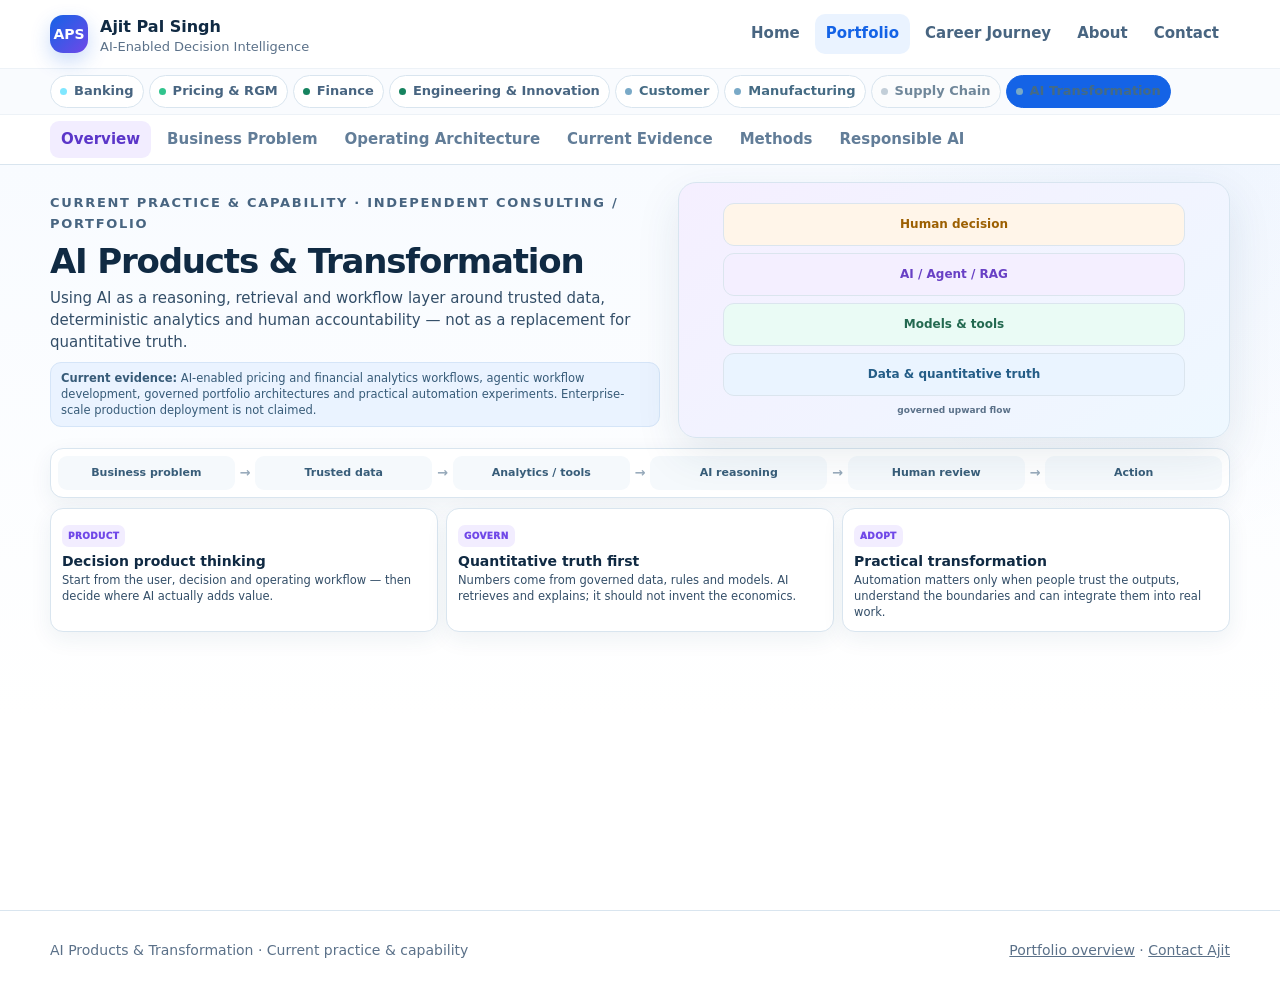
==== projects/ai-transformation.html @ d5d86885 "Use Banking as default Portfolio landing" ====
<!doctype html><html lang="en"><head><meta charset="utf-8"/><meta name="viewport" content="width=device-width,initial-scale=1"/><meta http-equiv="Cache-Control" content="no-cache, no-store, must-revalidate"/><meta http-equiv="Pragma" content="no-cache"/><meta http-equiv="Expires" content="0"/><title>AI Products & Transformation | Ajit Pal Singh</title><meta name="description" content="AI product and transformation capability focused on trusted data, deterministic analytics, governed AI and human decision making."/><meta property="og:type" content="article"/><meta property="og:title" content="AI Products & Transformation — Ajit Pal Singh"/><meta property="og:description" content="Decision-first AI architecture: trusted data, tools, RAG/agents and human accountability."/><meta name="twitter:card" content="summary"/><link rel="icon" href="../assets/favicon.svg" type="image/svg+xml"/><link rel="stylesheet" href="../styles.css?v=20260918-PORTFULL3"/></head><body class="portfolio-case-page"><a class="skip-link" href="#case-content">Skip to case study</a><header class="site-header"><div class="shell topbar"><a class="identity" href="../index.html#home"><span class="identity-mark">APS</span><span><b>Ajit Pal Singh</b><small>AI-Enabled Decision Intelligence</small></span></a><button class="menu-btn" data-menu-button aria-label="Open menu" aria-expanded="false">☰</button><nav class="main-nav" data-main-nav aria-label="Main navigation"><a href="../index.html#home">Home</a><a class="active" href="banking.html#overview">Portfolio</a><a href="../index.html#experience">Career Journey</a><a href="../index.html#about">About</a><a href="../index.html#contact">Contact</a></nav></div><div class="project-nav-wrap"><nav class="shell project-nav portfolio-project-nav" aria-label="Portfolio selection">
<a class="case" href="banking.html#overview">Banking</a>
<a class="live" href="pricing.html#overview">Pricing &amp; RGM</a>
<a class="professional" href="finance.html#overview">Finance</a>
<a class="professional" href="engineering.html#overview">Engineering &amp; Innovation</a>
<a class="secondary" href="customer.html#overview">Customer</a>
<a class="secondary" href="manufacturing.html#overview">Manufacturing</a>
<a class="planned" href="supply-chain.html#overview">Supply Chain</a>
<a class="secondary active" href="ai-transformation.html#overview">AI Transformation</a>
</nav></div><div class="tab-nav-wrap"><nav class="shell tab-nav" role="tablist" aria-label="AI Transformation capability sections"><a href="#overview" data-tab-link="overview" role="tab">Overview</a><a href="#business-problem" data-tab-link="business-problem" role="tab">Business Problem</a><a href="#architecture" data-tab-link="architecture" role="tab">Operating Architecture</a><a href="#results" data-tab-link="results" role="tab">Current Evidence</a><a href="#technical" data-tab-link="technical" role="tab">Methods</a><a href="#responsible-ai" data-tab-link="responsible-ai" role="tab">Responsible AI</a></nav></div></header><main id="case-content" class="portfolio-case-main ai-case"><div class="shell portfolio-case-shell">
<section class="tab-panel portfolio-case-panel" data-tab-panel="overview" role="tabpanel">
  <div class="case-hero-grid">
    <div><div class="eyebrow">Current practice &amp; capability · Independent consulting / portfolio</div><h1>AI Products &amp; Transformation</h1><p class="case-lead">Using AI as a reasoning, retrieval and workflow layer around trusted data, deterministic analytics and human accountability — not as a replacement for quantitative truth.</p><div class="case-proof-note"><b>Current evidence:</b> AI-enabled pricing and financial analytics workflows, agentic workflow development, governed portfolio architectures and practical automation experiments. Enterprise-scale production deployment is not claimed.</div></div>
    <div class="ai-stack-visual"><div class="layer human">Human decision</div><div class="layer ai">AI / Agent / RAG</div><div class="layer tools">Models &amp; tools</div><div class="layer truth">Data &amp; quantitative truth</div><span>governed upward flow</span></div>
  </div>
  <div class="case-flow"><span>Business problem</span><b>→</b><span>Trusted data</span><b>→</b><span>Analytics / tools</span><b>→</b><span>AI reasoning</span><b>→</b><span>Human review</span><b>→</b><span>Action</span></div>
  <div class="case-card-grid three"><article><span class="mini-badge">PRODUCT</span><h3>Decision product thinking</h3><p>Start from the user, decision and operating workflow — then decide where AI actually adds value.</p></article><article><span class="mini-badge">GOVERN</span><h3>Quantitative truth first</h3><p>Numbers come from governed data, rules and models. AI retrieves and explains; it should not invent the economics.</p></article><article><span class="mini-badge">ADOPT</span><h3>Practical transformation</h3><p>Automation matters only when people trust the outputs, understand the boundaries and can integrate them into real work.</p></article></div>
</section>

<section class="tab-panel portfolio-case-panel" data-tab-panel="business-problem" role="tabpanel">
  <div class="case-section-head"><div class="eyebrow">Business problem</div><h1>Many AI initiatives start with the model. Useful transformation starts with the decision and workflow.</h1><p>The central question is not “where can we add a chatbot?” but “which work should remain deterministic, which reasoning can AI accelerate, and where must a human stay accountable?”</p></div>
  <div class="case-card-grid four"><article><span>01</span><h3>Unclear value</h3><p>AI demos can look impressive without changing a decision, process or economic outcome.</p></article><article><span>02</span><h3>Hallucinated facts</h3><p>Generative systems should not become the authority for financial, operational or risk numbers.</p></article><article><span>03</span><h3>Fragmented workflow</h3><p>People lose time moving between data, documents, dashboards and repeated manual steps.</p></article><article><span>04</span><h3>Adoption / accountability</h3><p>Teams need transparency, permissions, review points and clear ownership before consequential use.</p></article></div>
</section>

<section class="tab-panel portfolio-case-panel" data-tab-panel="architecture" role="tabpanel">
  <div class="case-section-head"><div class="eyebrow">Operating architecture</div><h1>Separate quantitative truth from AI reasoning.</h1></div>
  <div class="ai-architecture">
    <div class="ai-arch-row"><span>1</span><b>Business problem &amp; user</b><p>Define the decision, cadence, constraints and accountable human.</p></div>
    <div class="ai-arch-row"><span>2</span><b>Data / deterministic memory</b><p>Facts, metrics, calculations, permissions, risk limits and workflow state.</p></div>
    <div class="ai-arch-row"><span>3</span><b>Analytical tools</b><p>Python, SQL, forecasting, optimisation, rules, experiments or domain models.</p></div>
    <div class="ai-arch-row"><span>4</span><b>AI reasoning layer</b><p>RAG, tool calling, summarisation, hypothesis generation and narrative.</p></div>
    <div class="ai-arch-row"><span>5</span><b>Human-in-the-loop action</b><p>Review, override, approve and learn from outcomes.</p></div>
  </div>
  <div class="case-callout"><b>Design principle:</b><p>AI can be creative where creativity helps; it should be constrained where facts, money, safety or customer consequences require exactness.</p></div>
</section>

<section class="tab-panel portfolio-case-panel" data-tab-panel="results" role="tabpanel">
  <div class="case-section-head"><div class="eyebrow">Current evidence</div><h1>Evidence comes from applied workflows, not a claim of enterprise AI scale.</h1></div>
  <div class="case-card-grid three"><article><h3>Pricing workbench</h3><p>Deterministic experiment and economics outputs can be explained by AI without delegating the underlying calculations to the language model.</p></article><article><h3>Banking POC</h3><p>Shows how quantitative signals, evidence boundaries and a planned RAG / relationship-manager layer can remain separated.</p></article><article><h3>Independent consulting</h3><p>Practical AI-enabled analytics and workflow automation around pricing, finance and management decision support.</p></article></div>
  <div class="case-callout"><b>Transformation experience before GenAI:</b><p>Global process deployment and analytics product ownership add an important lesson: technology adoption depends on governance, stakeholder alignment, usability and continuity.</p></div>
</section>

<section class="tab-panel portfolio-case-panel" data-tab-panel="technical" role="tabpanel">
  <div class="case-section-head"><div class="eyebrow">Methods</div><h1>A pragmatic toolkit around the workflow.</h1></div>
  <div class="case-card-grid three"><article><span class="mini-badge">LLM</span><h3>Reasoning &amp; narrative</h3><p>Use language models for synthesis, structured reasoning, drafting and explanation where probabilistic output is acceptable.</p></article><article><span class="mini-badge">RAG</span><h3>Grounded retrieval</h3><p>Bring governed documents and evidence into context rather than relying on model memory.</p></article><article><span class="mini-badge">TOOLS</span><h3>Tool calling</h3><p>Let AI invoke deterministic calculations, searches or workflows instead of reproducing them unreliably in prose.</p></article><article><span class="mini-badge">AGENT</span><h3>Agentic workflow</h3><p>Decompose longer work into observable steps with state, checkpoints and explicit permissions.</p></article><article><span class="mini-badge">DATA</span><h3>Python / SQL / BI backbone</h3><p>Preserve structured data, reproducible calculations and management outputs as the factual layer.</p></article><article><span class="mini-badge">HITL</span><h3>Human review</h3><p>Use confidence / consequence gating so the human stays in control when decisions matter.</p></article></div>
</section>

<section class="tab-panel portfolio-case-panel" data-tab-panel="responsible-ai" role="tabpanel">
  <div class="case-section-head"><div class="eyebrow">Responsible AI</div><h1>Governance is an architecture choice, not a disclaimer at the end.</h1></div>
  <div class="boundary-grid"><article class="good"><h3>Quantitative authority</h3><p>Deterministic systems, governed data and validated models calculate the facts.</p></article><article><h3>AI authority</h3><p>AI retrieves, reasons, explains and orchestrates within defined permissions; it does not silently change hard risk or financial truth.</p></article><article><h3>Human authority</h3><p>People remain accountable for consequential actions and can inspect evidence, assumptions and uncertainty.</p></article></div>
  <div class="case-callout"><b>Claim boundary:</b><p>This page describes current practice, POCs and design philosophy. It does not claim enterprise-scale production MLOps or autonomous AI deployment.</p></div>
</section>
</div></main><footer><div class="shell footer-row"><span>AI Products &amp; Transformation · Current practice &amp; capability</span><span><a href="../index.html#projects">Portfolio overview</a> · <a href="../index.html#contact">Contact Ajit</a></span></div></footer><script src="../script.js?v=20260918-PORTFULL2"></script><!-- 20260918-PORTFULL1 --></body></html>
---- styles.css ----
:root{--ink:#102a43;--text:#334e68;--muted:#5b7189;--line:#d9e5ef;--bg:#f4f8fc;--white:#fff;--blue:#1463e6;--cyan:#0891b2;--violet:#7048e8;--coral:#e85d3f;--green:#16835f;--amber:#9a5b00;--steel:#376785;--blue-soft:#eaf3ff;--cyan-soft:#e8f9fc;--violet-soft:#f2edff;--coral-soft:#fff0eb;--green-soft:#eaf8f2;--amber-soft:#fff6e5;--shadow:0 16px 44px rgba(31,66,102,.10);--shadow-soft:0 7px 22px rgba(31,66,102,.07);--radius:20px;--max:1180px}
*{box-sizing:border-box}html{scroll-behavior:smooth}body{margin:0;background:var(--bg);color:var(--ink);font-family:Inter,ui-sans-serif,system-ui,-apple-system,BlinkMacSystemFont,"Segoe UI",sans-serif;font-size:17px;line-height:1.58}a{color:inherit}button{font:inherit}svg{display:block}.shell{width:min(var(--max),calc(100% - 44px));margin:auto}.skip-link{position:absolute;left:-999px}.skip-link:focus{left:14px;top:14px;z-index:999;background:#fff;padding:10px}:where(a,button):focus-visible{outline:3px solid #0b6ee8;outline-offset:3px;box-shadow:0 0 0 5px rgba(255,255,255,.95);border-radius:8px}
.site-header{position:sticky;top:0;z-index:80;background:rgba(255,255,255,.94);backdrop-filter:blur(18px);border-bottom:1px solid var(--line)}.topbar{min-height:68px;display:flex;align-items:center;justify-content:space-between;gap:24px}.identity{display:flex;align-items:center;gap:12px;text-decoration:none}.identity-mark{width:38px;height:38px;border-radius:13px;display:grid;place-items:center;color:#fff;font-size:14px;font-weight:900;background:linear-gradient(135deg,var(--blue),var(--violet));box-shadow:0 8px 20px rgba(20,99,230,.23)}.identity b{display:block;font-size:16px}.identity small{display:block;color:var(--muted);font-size:13px;line-height:1.2}.main-nav{display:flex;align-items:center;gap:4px}.main-nav a{padding:8px 11px;border-radius:10px;text-decoration:none;font-size:15px;font-weight:750;color:#486581}.main-nav a:hover,.main-nav a.active{background:var(--blue-soft);color:var(--blue)}.menu-btn{display:none;border:1px solid var(--line);border-radius:10px;background:#fff;padding:8px 11px;font-size:20px}
.project-nav-wrap{border-top:1px solid #edf2f7;background:#f9fbfe}.project-nav{display:flex;align-items:center;gap:7px;overflow-x:auto;padding:6px 0;scrollbar-width:thin}.project-nav a{white-space:nowrap;text-decoration:none;padding:6px 10px;border:1px solid var(--line);border-radius:999px;background:#fff;color:#486581;font-size:14px;font-weight:750}.project-nav a:hover{transform:translateY(-1px);box-shadow:var(--shadow-soft)}.project-nav a.active{background:var(--blue);border-color:var(--blue);color:#fff}.project-nav a.live:before,.project-nav a.case:before,.project-nav a.planned:before{content:"";display:inline-block;width:7px;height:7px;border-radius:50%;margin-right:7px}.project-nav a.live:before{background:#31c48d}.project-nav a.case:before{background:#80e7ff}.project-nav a.planned:before{background:#b9c6d2}.tab-nav-wrap{background:#fff;border-top:1px solid #edf2f7}.tab-nav{display:flex;gap:5px;overflow-x:auto;padding:6px 0;scrollbar-width:thin}.tab-nav a{white-space:nowrap;text-decoration:none;padding:7px 11px;border-radius:9px;font-size:15px;font-weight:760;color:#627d98}.tab-nav a:hover,.tab-nav a.active{background:var(--violet-soft);color:#5b36c9}
main{min-height:70vh}.hero{background:radial-gradient(circle at 84% 12%,rgba(112,72,232,.13),transparent 28%),radial-gradient(circle at 62% 0%,rgba(8,145,178,.10),transparent 25%),linear-gradient(180deg,#fff,#f7fbff);padding:64px 0 50px}.hero-grid{display:grid;grid-template-columns:1.05fr .95fr;gap:48px;align-items:center}.eyebrow{font-size:13px;letter-spacing:.13em;text-transform:uppercase;font-weight:900;color:#486581;margin-bottom:9px}.hero h1{font-size:49px;letter-spacing:-.045em;line-height:1.03;margin:0}.hero h1 span{display:block;color:var(--blue);font-size:.76em;margin-top:7px}.supporting-line{font-weight:800;color:#486581;font-size:16px;margin:18px 0 10px}.lead{font-size:19px;color:var(--text);max-width:700px;margin:0}.actions{display:flex;flex-wrap:wrap;gap:10px;margin-top:24px}.btn{display:inline-flex;align-items:center;justify-content:center;text-decoration:none;border:1px solid var(--line);border-radius:10px;padding:10px 15px;font-size:15px;font-weight:800;background:#fff;color:#486581;transition:.18s}.btn:hover{transform:translateY(-2px);box-shadow:var(--shadow-soft)}.btn.primary{background:var(--blue);border-color:var(--blue);color:#fff}.btn.violet{background:var(--violet);border-color:var(--violet);color:#fff}
.hero-visual{display:grid;grid-template-columns:170px 1fr;gap:15px;align-items:center}.hero-portrait{width:170px;height:170px;border-radius:50%;object-fit:contain;border:5px solid #fff;box-shadow:0 13px 35px rgba(31,66,102,.18)}.motif-card{background:rgba(255,255,255,.88);border:1px solid var(--line);border-radius:var(--radius);padding:18px;box-shadow:var(--shadow)}.motif-card>small{display:block;font-weight:800;color:var(--muted);font-size:13px;margin-bottom:12px}.motif{display:grid;grid-template-columns:repeat(3,1fr);gap:7px}.motif span{min-height:68px;padding:9px;border-radius:11px;font-size:13px;font-weight:850;display:flex;align-items:center}.motif span:nth-child(1){background:var(--blue-soft)}.motif span:nth-child(2){background:var(--cyan-soft)}.motif span:nth-child(3){background:var(--violet-soft)}.motif span:nth-child(4){background:var(--amber-soft)}.motif span:nth-child(5){background:var(--green-soft)}.motif span:nth-child(6){background:var(--coral-soft)}
.section{padding:54px 0}.section.white{background:#fff}.section-head{display:flex;justify-content:space-between;gap:28px;align-items:end;margin-bottom:24px}.section-head h2{font-size:34px;line-height:1.15;letter-spacing:-.025em;margin:0}.section-head p{max-width:490px;color:var(--muted);font-size:16px;margin:0;text-align:right}.kicker{font-size:13px;text-transform:uppercase;letter-spacing:.12em;font-weight:900;color:var(--blue);margin-bottom:6px}
.featured-grid{display:grid;grid-template-columns:1.15fr 1fr .72fr;gap:16px}.project-card{position:relative;overflow:hidden;background:#fff;border:1px solid var(--line);border-radius:var(--radius);box-shadow:var(--shadow-soft);transition:.2s}.project-card:hover{transform:translateY(-4px);box-shadow:var(--shadow)}.cover{height:190px;padding:18px;position:relative;overflow:hidden}.cover svg{width:100%;height:100%}.cover.banking{background:linear-gradient(135deg,#ddf6ff,#e9efff)}.cover.pricing{background:linear-gradient(135deg,#fff0e9,#fff8df)}.cover.next{background:linear-gradient(135deg,#eaf8f2,#edf8ff)}.status{position:absolute;top:14px;left:14px;z-index:2;padding:6px 9px;border-radius:999px;font-size:12px;font-weight:900;letter-spacing:.05em;background:#fff;box-shadow:var(--shadow-soft)}.status.live{color:#087a56}.status.case{color:#135db6}.status.planned{color:#627d98}.card-body{padding:21px}.card-body h3{font-size:23px;line-height:1.2;margin:0 0 9px}.card-body p{font-size:16px;color:var(--text);margin:0 0 17px}.metric-row{display:flex;gap:14px;flex-wrap:wrap;margin:14px 0}.metric-row b{font-size:18px;color:var(--blue)}.metric-row small{display:block;font-size:13px;color:var(--muted)}
.explore-grid{display:grid;grid-template-columns:repeat(3,1fr);gap:12px}.explore-card{display:flex;gap:13px;align-items:flex-start;background:#fff;border:1px solid var(--line);border-radius:15px;padding:18px}.explore-card .icon{flex:0 0 42px;width:42px;height:42px;border-radius:12px;display:grid;place-items:center;font-weight:900;background:var(--blue-soft);color:var(--blue)}.explore-card:nth-child(2) .icon{background:var(--amber-soft);color:var(--amber)}.explore-card:nth-child(3) .icon{background:var(--green-soft);color:var(--green)}.explore-card:nth-child(4) .icon{background:var(--coral-soft);color:var(--coral)}.explore-card:nth-child(5) .icon{background:#edf3f7;color:var(--steel)}.explore-card:nth-child(6) .icon{background:var(--violet-soft);color:var(--violet)}.explore-card b{display:block;font-size:17px}.explore-card small{display:block;font-size:15px;color:var(--muted);line-height:1.4;margin-top:3px}
.journey{display:grid;grid-template-columns:repeat(6,1fr);gap:7px}.journey div{background:#fff;border:1px solid var(--line);border-top:4px solid var(--blue);border-radius:13px;padding:16px;min-height:120px}.journey div:nth-child(2){border-top-color:var(--cyan)}.journey div:nth-child(3){border-top-color:var(--green)}.journey div:nth-child(4){border-top-color:var(--coral)}.journey div:nth-child(5){border-top-color:var(--amber)}.journey div:nth-child(6){border-top-color:var(--violet)}.journey b{display:block;font-size:16px}.journey small{display:block;font-size:14px;color:var(--muted);margin-top:7px}.credentials{display:flex;flex-wrap:wrap;gap:8px;margin-top:14px}.credentials span{padding:8px 11px;border-radius:999px;background:#fff;border:1px solid var(--line);font-size:14px;font-weight:800;color:#486581}.contact-band{background:linear-gradient(110deg,#eaf3ff,#f3edff);border:1px solid #d5def7;border-radius:22px;padding:30px;display:flex;align-items:center;justify-content:space-between;gap:22px}.contact-band h2{font-size:30px;margin:0 0 6px}.contact-band p{font-size:16px;margin:0;color:var(--text)}
.case-header{padding:42px 0 28px;background:linear-gradient(180deg,#fff,#f7fbff)}.case-header-grid{display:grid;grid-template-columns:1fr .8fr;gap:30px;align-items:center}.case-header h1{font-size:45px;line-height:1.08;letter-spacing:-.035em;margin:0}.case-header p{font-size:18px;color:var(--text);margin:12px 0 0}.case-cover{height:245px;border-radius:22px;overflow:hidden;border:1px solid var(--line);box-shadow:var(--shadow)}.case-cover svg{width:100%;height:100%}.case-main{padding:36px 0 60px}.tab-panel{display:none;animation:fade .22s ease}.tab-panel.active{display:block}@keyframes fade{from{opacity:.35;transform:translateY(4px)}to{opacity:1;transform:none}}.panel-title{display:flex;justify-content:space-between;align-items:end;gap:24px;margin-bottom:24px}.panel-title h2{font-size:33px;line-height:1.16;margin:0}.panel-title p{font-size:16px;max-width:480px;text-align:right;color:var(--muted);margin:0}.grid-2{display:grid;grid-template-columns:1fr 1fr;gap:16px}.grid-3{display:grid;grid-template-columns:repeat(3,1fr);gap:14px}.grid-4{display:grid;grid-template-columns:repeat(4,1fr);gap:12px}.info-card{background:#fff;border:1px solid var(--line);border-radius:16px;padding:20px;box-shadow:var(--shadow-soft)}.info-card h3{font-size:20px;margin:0 0 8px}.info-card p,.info-card li{font-size:16px;color:var(--text)}.info-card p{margin:0}.info-card ul{padding-left:20px;margin:8px 0 0}.number-card{background:#fff;border:1px solid var(--line);border-radius:15px;padding:18px}.number-card strong{display:block;font-size:29px;color:var(--blue);line-height:1}.number-card span{font-size:15px;color:var(--muted)}
.architecture{display:flex;align-items:stretch;gap:7px;overflow-x:auto;padding:6px 1px 15px}.arch-node{min-width:126px;flex:1;background:#fff;border:1px solid var(--line);border-top:5px solid var(--blue);border-radius:14px;padding:15px}.arch-node:nth-child(2){border-color:var(--cyan)}.arch-node:nth-child(3){border-color:var(--amber)}.arch-node:nth-child(4){border-color:var(--coral)}.arch-node:nth-child(5){border-color:var(--violet)}.arch-node:nth-child(6){border-color:var(--green)}.arch-node.planned{border-style:dashed;opacity:.8}.arch-node b{font-size:15px}.arch-node small{display:block;font-size:13px;color:var(--muted);margin-top:4px}.arch-arrow{display:grid;place-items:center;color:#90a4b8;font-weight:900}.disclosure{margin-top:17px;padding:16px 18px;border-radius:13px;background:var(--amber-soft);border:1px solid #f0d99d;color:#684f1f;font-size:15px}.result-card{background:#fff;border:1px solid var(--line);border-radius:16px;padding:19px}.result-card .value{font-size:28px;font-weight:900;line-height:1.1}.result-card h3{font-size:18px;margin:8px 0 5px}.result-card p{font-size:15px;color:var(--muted);margin:0}.result-card.good .value{color:var(--green)}.result-card.warn .value{color:var(--amber)}.result-card.bad .value{color:var(--coral)}.result-card.neutral .value{color:var(--violet)}
.data-table{width:100%;border-collapse:separate;border-spacing:0;background:#fff;border:1px solid var(--line);border-radius:15px;overflow:hidden}.data-table th,.data-table td{text-align:left;padding:13px 15px;border-bottom:1px solid var(--line);font-size:15px;vertical-align:top}.data-table th{background:#f3f7fb;color:#486581;font-size:14px}.data-table tr:last-child td{border-bottom:0}.complete{color:var(--green);font-weight:900}.planned-text{color:var(--amber);font-weight:900}.principle{border-left:5px solid var(--violet);background:#fff;border-radius:0 15px 15px 0;padding:18px 20px;margin-top:14px}.principle b{display:block;font-size:18px}.principle p{font-size:16px;color:var(--text);margin:4px 0 0}
footer{padding:28px 0;border-top:1px solid var(--line);font-size:14px;color:var(--muted);background:#fff}.footer-row{display:flex;justify-content:space-between;gap:20px;flex-wrap:wrap}
@media(max-width:980px){.hero-grid,.case-header-grid{grid-template-columns:1fr}.hero-visual{grid-template-columns:160px 1fr}.featured-grid{grid-template-columns:1fr 1fr}.featured-grid .project-card:last-child{grid-column:1/-1}.explore-grid{grid-template-columns:1fr 1fr}.journey{grid-template-columns:repeat(3,1fr)}.grid-4{grid-template-columns:1fr 1fr}.main-nav a{padding:9px 8px}.shell{width:min(var(--max),calc(100% - 30px))}}
@media(max-width:720px){body{font-size:17px}.topbar{min-height:66px}.menu-btn{display:block}.main-nav{display:none;position:absolute;top:66px;left:0;right:0;padding:12px 16px;background:#fff;border-bottom:1px solid var(--line);box-shadow:var(--shadow)}.main-nav.open{display:grid}.main-nav a{font-size:16px;padding:11px}.identity small{display:none}.project-nav a,.tab-nav a{font-size:15px}.hero{padding:38px 0 32px}.hero h1{font-size:42px}.hero-grid{gap:28px}.hero-visual{grid-template-columns:1fr}.hero-portrait{width:145px;height:145px;justify-self:center}.motif{grid-template-columns:1fr 1fr}.section{padding:40px 0}.section-head,.panel-title{display:block}.section-head h2,.panel-title h2{font-size:29px}.section-head p,.panel-title p{text-align:left;margin-top:8px}.featured-grid,.explore-grid,.grid-2,.grid-3,.grid-4{grid-template-columns:1fr}.featured-grid .project-card:last-child{grid-column:auto}.journey{grid-template-columns:1fr 1fr}.contact-band{display:block}.contact-band .actions{margin-top:18px}.case-header{padding:30px 0 22px}.case-header h1{font-size:38px}.case-cover{height:220px}.architecture{padding-bottom:12px}.arch-node{min-width:145px}.data-table{display:block;overflow-x:auto}.data-table th,.data-table td{min-width:150px}.shell{width:calc(100% - 28px)}}
@media(max-width:410px){.hero h1{font-size:38px}.supporting-line{font-size:15px}.lead{font-size:18px}.journey{grid-template-columns:1fr}.cover{height:170px}.case-header h1{font-size:34px}.identity b{font-size:15px}.identity-mark{width:38px;height:38px}.motif span{font-size:12px}.contact-band{padding:22px}.actions .btn{flex:1 1 auto}}

/* HOME JOURNEY INFOGRAPHIC: START */
html.home-mode,
html.home-mode body{
  height:100%;
  overflow:hidden!important;
}

body.home-mode{
  height:100dvh;
  overflow:hidden!important;
}

body.home-mode main{
  height:calc(100dvh - 69px);
  min-height:0;
  overflow:hidden;
}

.home-sr-only{
  position:absolute!important;
  width:1px!important;
  height:1px!important;
  padding:0!important;
  margin:-1px!important;
  overflow:hidden!important;
  clip:rect(0,0,0,0)!important;
  white-space:nowrap!important;
  border:0!important;
}

.home-view{
  height:100%;
  min-height:0;
  overflow:hidden;
  background:
    radial-gradient(circle at 84% 12%,rgba(112,72,232,.06),transparent 28%),
    radial-gradient(circle at 15% 20%,rgba(8,145,178,.05),transparent 24%),
    linear-gradient(180deg,#fff,#f7fbff);
}

.home-shell{
  height:100%;
  min-height:0;
  display:flex;
  align-items:center;
  justify-content:center;
}

.home-infographic-hero{
  width:100%;
  height:100%;
  min-height:0;
  display:flex;
  align-items:center;
  justify-content:center;
  padding:8px 0;
}

.hero-infographic-card{
  position:relative;
  margin:0;
  height:100%;
  max-height:100%;
  width:auto;
  max-width:100%;
  aspect-ratio:1672/941;
  display:flex;
  align-items:center;
  justify-content:center;
  background:#fff;
  border:1px solid var(--line);
  border-radius:20px;
  padding:8px;
  box-shadow:var(--shadow);
  overflow:hidden;
}

.hero-infographic-image{
  display:block;
  width:100%;
  height:100%;
  max-width:100%;
  max-height:100%;
  object-fit:contain;
  border-radius:13px;
}

.home-desktop-actions{
  position:absolute;
  right:3.4%;
  bottom:14.8%;
  z-index:4;
  display:flex;
  align-items:center;
  gap:7px;
  padding:5px;
  border:1px solid #d9e6f2;
  border-radius:999px;
  background:rgba(255,255,255,.95);
  box-shadow:0 8px 24px rgba(31,66,102,.12);
  backdrop-filter:blur(7px);
}
.home-cta{
  display:inline-flex;
  align-items:center;
  justify-content:center;
  min-height:34px;
  padding:7px 13px;
  border-radius:999px;
  border:1px solid #d5e2ef;
  background:#fff;
  color:#315a86;
  text-decoration:none;
  font-size:12.5px;
  line-height:1;
  font-weight:900;
  white-space:nowrap;
  transition:.16s ease;
}
.home-cta:hover{
  transform:translateY(-1px);
  box-shadow:0 5px 14px rgba(31,66,102,.12);
}
.home-cta.primary{
  border-color:var(--blue);
  background:var(--blue);
  color:#fff;
}

.home-mobile-story{display:none}

@media(max-width:720px){
  html.home-mode,
  html.home-mode body{
    height:auto;
    min-height:100%;
    overflow:auto!important;
  }
  body.home-mode{
    height:auto;
    min-height:100dvh;
    overflow:auto!important;
  }
  body.home-mode main{
    height:auto;
    min-height:calc(100dvh - 67px);
    overflow:visible;
  }
  .home-view{
    height:auto;
    min-height:calc(100dvh - 67px);
    overflow:visible;
  }
  .home-shell{
    height:auto;
    min-height:0;
    display:block;
  }
  .home-infographic-hero{
    height:auto;
    display:block;
    padding:18px 0 26px;
  }
  .hero-infographic-card{display:none}
  .home-desktop-actions{display:none}

  .home-mobile-story{
    display:block;
    width:100%;
    max-width:560px;
    margin:0 auto;
  }
  .home-mobile-kicker{
    margin-bottom:5px;
    color:var(--blue);
    font-size:12px;
    font-weight:900;
    letter-spacing:.09em;
    text-transform:uppercase;
  }
  .home-mobile-story h2{
    margin:0;
    font-size:28px;
    line-height:1.08;
    letter-spacing:-.035em;
  }
  .home-mobile-intro{
    margin:8px 0 14px;
    color:var(--text);
    font-size:15px;
    line-height:1.45;
  }
  .home-mobile-steps{
    display:grid;
    gap:7px;
  }
  .home-mobile-steps article{
    display:grid;
    grid-template-columns:34px 1fr;
    gap:9px;
    align-items:center;
    padding:9px 10px;
    border:1px solid var(--line);
    border-radius:12px;
    background:#fff;
    box-shadow:var(--shadow-soft);
  }
  .home-mobile-steps article>span{
    width:34px;
    height:34px;
    display:grid;
    place-items:center;
    border-radius:10px;
    background:var(--blue-soft);
    color:var(--blue);
    font-size:11px;
    font-weight:900;
  }
  .home-mobile-steps article:nth-child(2)>span{background:var(--cyan-soft);color:var(--cyan)}
  .home-mobile-steps article:nth-child(3)>span{background:var(--green-soft);color:var(--green)}
  .home-mobile-steps article:nth-child(4)>span{background:var(--coral-soft);color:var(--coral)}
  .home-mobile-steps article:nth-child(5)>span{background:var(--amber-soft);color:var(--amber)}
  .home-mobile-steps article:nth-child(6)>span{background:var(--violet-soft);color:var(--violet)}
  .home-mobile-steps b{
    display:block;
    font-size:14px;
    line-height:1.2;
  }
  .home-mobile-steps small{
    display:block;
    margin-top:2px;
    color:var(--muted);
    font-size:12px;
    line-height:1.3;
  }
  .home-mobile-proof{
    display:grid;
    grid-template-columns:1fr 1fr;
    gap:7px;
    margin-top:10px;
  }
  .home-mobile-proof span{
    padding:9px 10px;
    border:1px solid var(--line);
    border-radius:11px;
    background:linear-gradient(135deg,#fff,#f7fbff);
  }
  .home-mobile-proof b{
    display:block;
    color:var(--blue);
    font-size:18px;
    line-height:1;
  }
  .home-mobile-proof small{
    display:block;
    margin-top:3px;
    color:var(--muted);
    font-size:11px;
  }
}
/* HOME JOURNEY INFOGRAPHIC: END */





/* PROJECTS OVERVIEW: START */
.projects-overview{
  background:
    radial-gradient(circle at 82% 8%,rgba(112,72,232,.07),transparent 28%),
    radial-gradient(circle at 10% 30%,rgba(8,145,178,.06),transparent 24%),
    linear-gradient(180deg,#f8fbff 0%,#ffffff 100%);
  padding:30px 0 34px;
}
.projects-overview-shell{max-width:1180px}
.projects-overview-head{
  max-width:850px;
  margin-bottom:20px;
}
.projects-overview-head h2{
  margin:0 0 8px;
  font-size:36px;
  line-height:1.12;
  letter-spacing:-.03em;
}
.projects-overview-head p{
  margin:0;
  color:var(--text);
  font-size:16.5px;
  line-height:1.55;
}
.decision-flow{
  display:flex;
  align-items:center;
  gap:8px;
  margin:0 0 20px;
  padding:12px;
  border:1px solid var(--line);
  border-radius:16px;
  background:#fff;
  box-shadow:var(--shadow-soft);
  overflow-x:auto;
}
.decision-flow span{
  flex:1 0 auto;
  min-width:118px;
  padding:10px 12px;
  border-radius:11px;
  text-align:center;
  font-size:14px;
  font-weight:850;
  color:#234b6b;
}
.decision-flow span:nth-of-type(1){background:var(--blue-soft);color:var(--blue)}
.decision-flow span:nth-of-type(2){background:var(--cyan-soft);color:var(--cyan)}
.decision-flow span:nth-of-type(3){background:var(--violet-soft);color:var(--violet)}
.decision-flow span:nth-of-type(4){background:var(--amber-soft);color:var(--amber)}
.decision-flow span:nth-of-type(5){background:var(--green-soft);color:var(--green)}
.decision-flow span:nth-of-type(6){background:var(--coral-soft);color:var(--coral)}
.decision-flow b{
  color:#90a4b8;
  font-size:18px;
}
.portfolio-status-grid{
  display:grid;
  grid-template-columns:1fr 1.45fr 1fr;
  gap:12px;
}
.portfolio-status-card{
  background:#fff;
  border:1px solid var(--line);
  border-radius:17px;
  padding:16px;
  box-shadow:var(--shadow-soft);
}
.portfolio-status-card.published{border-top:5px solid var(--blue)}
.portfolio-status-card.professional{border-top:5px solid var(--green)}
.portfolio-status-card.developing{border-top:5px solid var(--violet)}
.portfolio-status-label{
  font-size:12px;
  text-transform:uppercase;
  letter-spacing:.1em;
  font-weight:900;
  color:var(--muted);
  margin-bottom:10px;
}
.portfolio-domain-list{
  display:grid;
  gap:8px;
}
.portfolio-domain-list.compact{
  grid-template-columns:1fr 1fr;
}
.portfolio-domain-list span{
  display:block;
  padding:10px 11px;
  border-radius:11px;
  background:#f8fbfe;
  border:1px solid #e7eef5;
}
.portfolio-domain-list b{
  display:block;
  font-size:15px;
  line-height:1.2;
}
.portfolio-domain-list small{
  display:block;
  margin-top:3px;
  color:var(--muted);
  font-size:12.5px;
  line-height:1.3;
}
.projects-guide{
  display:flex;
  align-items:center;
  gap:10px;
  margin-top:16px;
  padding:11px 14px;
  border-radius:13px;
  background:linear-gradient(110deg,var(--blue-soft),var(--violet-soft));
  border:1px solid #d7e1f6;
}
.projects-guide-icon{
  flex:0 0 32px;
  width:32px;
  height:32px;
  border-radius:10px;
  display:grid;
  place-items:center;
  background:#fff;
  color:var(--blue);
  font-weight:900;
}
.projects-guide p{
  margin:0;
  color:var(--text);
  font-size:14px;
  line-height:1.4;
}
@media(max-width:900px){
  .portfolio-status-grid{grid-template-columns:1fr}
  .portfolio-domain-list.compact{grid-template-columns:1fr 1fr}
}
@media(max-width:720px){
  .projects-overview{padding:24px 0 30px}
  .projects-overview-head h2{font-size:30px}
  .projects-overview-head p{font-size:16px}
  .decision-flow{gap:6px;padding:9px}
  .decision-flow span{min-width:112px;font-size:13px;padding:9px}
}
@media(max-width:520px){
  .portfolio-domain-list.compact{grid-template-columns:1fr}
}
/* PROJECTS OVERVIEW: END */


/* CAREER JOURNEY: START */
.career-view{
  padding:34px 0 50px;
  background:
    radial-gradient(circle at 92% 7%,rgba(112,72,232,.07),transparent 24%),
    radial-gradient(circle at 5% 30%,rgba(8,145,178,.05),transparent 25%),
    linear-gradient(180deg,#f8fbff 0%,#ffffff 48%,#f7fbff 100%);
}
.career-shell{max-width:1180px}
.career-hero{
  display:grid;
  grid-template-columns:1.12fr .88fr;
  gap:26px;
  align-items:start;
  margin-bottom:20px;
}
.career-hero-copy h2{
  margin:0 0 10px;
  max-width:760px;
  font-size:38px;
  line-height:1.12;
  letter-spacing:-.03em;
}
.career-hero-copy p{
  margin:0;
  max-width:790px;
  font-size:17px;
  line-height:1.6;
  color:var(--text);
}
.career-proof{
  display:grid;
  grid-template-columns:repeat(3,1fr);
  gap:8px;
}
.career-proof span{
  min-height:88px;
  padding:13px 10px;
  background:#fff;
  border:1px solid var(--line);
  border-radius:14px;
  box-shadow:var(--shadow-soft);
}
.career-proof b{
  display:block;
  font-size:22px;
  color:var(--blue);
  line-height:1;
}
.career-proof small{
  display:block;
  margin-top:6px;
  color:var(--muted);
  font-size:12px;
  line-height:1.25;
}
.career-arc{
  display:flex;
  align-items:stretch;
  gap:6px;
  margin:8px 0 20px;
  padding:10px;
  background:#fff;
  border:1px solid var(--line);
  border-radius:18px;
  box-shadow:var(--shadow-soft);
  overflow-x:auto;
}
.career-arc>i{
  display:grid;
  place-items:center;
  color:#91a4b7;
  font-style:normal;
  font-weight:900;
}
.career-step{
  min-width:145px;
  flex:1;
  padding:11px 12px;
  border-radius:12px;
}
.career-step span{
  display:block;
  font-size:11px;
  font-weight:900;
  letter-spacing:.08em;
  opacity:.72;
}
.career-step b{
  display:block;
  margin-top:2px;
  font-size:14px;
}
.career-step small{
  display:block;
  margin-top:3px;
  font-size:11.5px;
  line-height:1.25;
}
.career-step.engineering{background:var(--blue-soft);color:var(--blue)}
.career-step.innovation{background:var(--cyan-soft);color:var(--cyan)}
.career-step.consulting{background:var(--green-soft);color:var(--green)}
.career-step.commercial{background:var(--coral-soft);color:var(--coral)}
.career-step.finance{background:var(--amber-soft);color:var(--amber)}
.career-step.ai{background:var(--violet-soft);color:var(--violet)}
.signature-stories{
  display:grid;
  grid-template-columns:1fr 1fr 1fr;
  gap:12px;
  margin-bottom:28px;
}
.signature-card{
  display:grid;
  grid-template-columns:58px 1fr;
  gap:13px;
  padding:18px;
  background:#fff;
  border:1px solid var(--line);
  border-radius:17px;
  box-shadow:var(--shadow-soft);
}
.signature-card.perfectcare{border-top:5px solid var(--cyan)}
.signature-card.atc{border-top:5px solid var(--green)}
.signature-card.finance{border-top:5px solid var(--amber)}
.signature-icon{
  width:58px;
  height:58px;
  display:grid;
  place-items:center;
  border-radius:16px;
  font-size:15px;
  font-weight:950;
  letter-spacing:.03em;
  background:linear-gradient(135deg,var(--blue),var(--violet));
  color:#fff;
}
.signature-card.perfectcare .signature-icon{background:linear-gradient(135deg,var(--blue),var(--cyan))}
.signature-card.atc .signature-icon{background:linear-gradient(135deg,var(--green),var(--cyan))}
.signature-card.finance .signature-icon{background:linear-gradient(135deg,var(--amber),var(--coral))}
.signature-label{
  color:var(--muted);
  font-size:11px;
  text-transform:uppercase;
  letter-spacing:.09em;
  font-weight:900;
}
.signature-card h3{
  margin:2px 0 7px;
  font-size:19px;
  line-height:1.18;
}
.signature-card p{
  margin:0;
  color:var(--text);
  font-size:14px;
  line-height:1.48;
}
.signature-tags{
  display:flex;
  flex-wrap:wrap;
  gap:5px;
  margin-top:10px;
}
.signature-tags span{
  padding:4px 7px;
  border-radius:999px;
  background:#f5f8fb;
  border:1px solid #e3ebf3;
  color:#557087;
  font-size:10.5px;
  font-weight:800;
}
.career-section-head{
  display:flex;
  align-items:end;
  justify-content:space-between;
  gap:24px;
  margin:0 0 12px;
}
.career-section-head h2{
  margin:0;
  font-size:28px;
  line-height:1.15;
}
.career-section-head p{
  margin:0;
  color:var(--muted);
  font-size:14px;
}
.career-chapters{
  display:grid;
  gap:8px;
}
.career-chapter{
  background:#fff;
  border:1px solid var(--line);
  border-radius:14px;
  box-shadow:var(--shadow-soft);
  overflow:hidden;
}
.career-chapter summary{
  list-style:none;
  cursor:pointer;
  display:grid;
  grid-template-columns:120px 1fr 34px;
  align-items:center;
  gap:14px;
  padding:14px 16px;
}
.career-chapter summary::-webkit-details-marker{display:none}
.career-chapter summary:hover{background:#f8fbff}
.chapter-years{
  font-weight:900;
  color:var(--blue);
  font-size:14px;
}
.chapter-main b{
  display:block;
  font-size:15px;
  line-height:1.25;
}
.chapter-main small{
  display:block;
  margin-top:2px;
  color:var(--muted);
  font-size:12.5px;
}
.chapter-plus{
  width:30px;
  height:30px;
  display:grid;
  place-items:center;
  border-radius:9px;
  background:var(--blue-soft);
  color:var(--blue);
  font-weight:900;
  transition:.18s;
}
.career-chapter[open] .chapter-plus{transform:rotate(45deg)}
.chapter-body{
  border-top:1px solid var(--line);
  padding:15px 16px 17px;
  background:#fbfdff;
}
.chapter-grid{
  display:grid;
  grid-template-columns:repeat(3,1fr);
  gap:10px;
}
.chapter-grid>div{
  padding:13px;
  border-radius:12px;
  background:#fff;
  border:1px solid #e5edf5;
}
.chapter-grid h3{
  margin:0 0 5px;
  font-size:14px;
}
.chapter-grid p{
  margin:0;
  color:var(--text);
  font-size:13px;
  line-height:1.45;
}
.career-footprint{
  margin-top:26px;
  padding:20px;
  background:linear-gradient(110deg,var(--blue-soft),#fff,var(--violet-soft));
  border:1px solid #d7e1f6;
  border-radius:18px;
}
.career-footprint h2{
  margin:0;
  font-size:25px;
}
.footprint-route{
  display:flex;
  align-items:center;
  gap:7px;
  overflow-x:auto;
  margin:13px 0 8px;
}
.footprint-route span{
  flex:0 0 auto;
  padding:7px 10px;
  border-radius:999px;
  background:#fff;
  border:1px solid var(--line);
  font-size:12.5px;
  font-weight:850;
  color:#486581;
}
.footprint-route b{color:#8aa0b4}
.career-footprint p{
  margin:0;
  color:var(--muted);
  font-size:13px;
}
.career-foundations{
  display:grid;
  grid-template-columns:repeat(4,1fr);
  gap:10px;
  margin-top:14px;
}
@media(max-width:1000px){
  .career-hero{grid-template-columns:1fr}
  .signature-stories{grid-template-columns:1fr 1fr}
  .signature-stories .signature-card:last-child{grid-column:1/-1}
  .chapter-grid{grid-template-columns:1fr 1fr}
  .career-foundations{grid-template-columns:1fr 1fr}
}
@media(max-width:720px){
  .career-view{padding:26px 0 40px}
  .career-hero-copy h2{font-size:31px}
  .career-proof{grid-template-columns:1fr 1fr 1fr}
  .signature-stories{grid-template-columns:1fr}
  .signature-stories .signature-card:last-child{grid-column:auto}
  .career-section-head{display:block}
  .career-section-head p{margin-top:5px}
  .career-chapter summary{grid-template-columns:86px 1fr 30px;gap:9px;padding:12px}
  .chapter-main b{font-size:14px}
  .chapter-main small{font-size:11.5px}
  .chapter-grid{grid-template-columns:1fr}
}
@media(max-width:520px){
  .career-proof{grid-template-columns:1fr 1fr}
  .career-foundations{grid-template-columns:1fr}
  .signature-card{grid-template-columns:48px 1fr}
  .signature-icon{width:48px;height:48px;border-radius:13px;font-size:13px}
}
/* CAREER JOURNEY: END */


/* BANKING CASE V2: START */
.banking-page{background:#f6faff}
.banking-page .site-header{position:sticky;top:0}
.banking-page .tab-nav-wrap{box-shadow:0 5px 14px rgba(31,66,102,.05)}
.banking-main{padding:22px 0 44px;min-height:calc(100vh - 190px)}
.banking-shell{max-width:1180px}
.banking-panel{animation:bankFade .18s ease}
@keyframes bankFade{from{opacity:.35;transform:translateY(3px)}to{opacity:1;transform:none}}
.banking-panel-hero{
  display:grid;grid-template-columns:1.05fr .95fr;gap:26px;align-items:center;
  padding:18px 0 20px;
}
.banking-hero-copy h1,.banking-section-hero h1{
  margin:0 0 10px;font-size:42px;line-height:1.07;letter-spacing:-.035em;
}
.banking-lead{margin:0;color:var(--text);font-size:17px;line-height:1.58;max-width:760px}
.banking-evidence-note{
  margin-top:13px;padding:10px 12px;border-radius:11px;
  background:var(--amber-soft);border:1px solid #eed89e;color:#6b531f;
  font-size:13px;line-height:1.42;
}
.rm-cockpit{
  background:linear-gradient(145deg,#e8f7ff,#f2edff);
  border:1px solid #cfe2f3;border-radius:20px;padding:16px;box-shadow:var(--shadow);
}
.cockpit-title{display:flex;justify-content:space-between;gap:10px;align-items:end;margin-bottom:11px}
.cockpit-title span{font-size:11px;text-transform:uppercase;letter-spacing:.09em;font-weight:900;color:var(--muted)}
.cockpit-title b{font-size:15px}
.cockpit-grid{display:grid;grid-template-columns:repeat(3,1fr);gap:8px}
.cockpit-card,.cockpit-action{background:#fff;border:1px solid rgba(217,229,239,.95);border-radius:12px;padding:11px}
.cockpit-card small,.cockpit-action small{display:block;color:var(--muted);font-size:10.5px;text-transform:uppercase;letter-spacing:.06em;font-weight:850}
.cockpit-card strong{display:block;margin-top:4px;font-size:13px;line-height:1.2}
.mini-line{display:block;height:4px;border-radius:999px;margin-top:12px;background:#dfe8f0;position:relative;overflow:hidden}
.mini-line:before{content:"";display:block;height:100%;border-radius:inherit;width:72%}
.mini-line.blue:before{background:linear-gradient(90deg,var(--blue),var(--cyan))}
.mini-line.amber:before{background:linear-gradient(90deg,var(--amber),var(--coral));width:55%}
.mini-line.green:before{background:linear-gradient(90deg,var(--green),var(--cyan));width:82%}
.cockpit-action{grid-column:1/-1;background:linear-gradient(110deg,#fff,var(--blue-soft))}
.cockpit-action b{display:block;margin-top:3px;font-size:13px}
.banking-story-flow{
  display:flex;align-items:stretch;gap:7px;padding:10px;margin:0 0 18px;
  background:#fff;border:1px solid var(--line);border-radius:16px;box-shadow:var(--shadow-soft);overflow-x:auto;
}
.banking-story-flow>div{flex:1;min-width:145px;padding:10px;border-radius:11px;background:#f8fbfe}
.banking-story-flow>div.human{background:var(--violet-soft)}
.banking-story-flow span{display:inline-grid;place-items:center;width:22px;height:22px;border-radius:50%;background:var(--blue);color:#fff;font-size:11px;font-weight:900}
.banking-story-flow b{display:block;margin-top:6px;font-size:14px}
.banking-story-flow small{display:block;color:var(--muted);font-size:11.5px;line-height:1.25;margin-top:2px}
.banking-story-flow i{display:grid;place-items:center;color:#9aabba;font-style:normal;font-weight:900}
.banking-data-split{display:grid;grid-template-columns:1fr 36px 1fr;gap:10px;align-items:stretch;margin:0 0 24px}
.data-source-card{padding:17px;background:#fff;border:1px solid var(--line);border-radius:16px;box-shadow:var(--shadow-soft)}
.data-source-card.sandbox{border-top:5px solid var(--blue)}
.data-source-card.synthetic{border-top:5px solid var(--violet)}
.source-badge{font-size:11px;text-transform:uppercase;letter-spacing:.08em;font-weight:900;color:var(--muted)}
.data-source-card h3{margin:4px 0 9px;font-size:18px}
.source-numbers{display:flex;gap:22px;margin-bottom:8px}
.source-numbers b{display:block;font-size:24px;color:var(--blue);line-height:1}
.synthetic .source-numbers b{color:var(--violet)}
.source-numbers small{display:block;font-size:11px;color:var(--muted);margin-top:4px}
.data-source-card p{margin:0;color:var(--text);font-size:13px;line-height:1.45}
.data-source-arrow{display:grid;place-items:center;font-size:24px;color:#8aa0b4;font-weight:900}
.banking-findings-head{display:flex;justify-content:space-between;gap:24px;align-items:end;margin-bottom:12px}
.banking-findings-head h2{margin:0;font-size:27px;line-height:1.15}
.banking-findings-head p{max-width:450px;text-align:right;margin:0;color:var(--muted);font-size:13px}
.banking-findings-grid{display:grid;grid-template-columns:repeat(3,1fr);gap:10px}
.finding-card{padding:16px;background:#fff;border:1px solid var(--line);border-radius:15px;box-shadow:var(--shadow-soft)}
.finding-card.forecast{border-top:5px solid var(--blue)}
.finding-card.cluster{border-top:5px solid var(--green)}
.finding-card.alert{border-top:5px solid var(--coral)}
.finding-icon{width:38px;height:38px;border-radius:11px;display:grid;place-items:center;background:var(--blue-soft);color:var(--blue);font-weight:950;font-size:18px}
.cluster .finding-icon{background:var(--green-soft);color:var(--green)}
.alert .finding-icon{background:var(--coral-soft);color:var(--coral)}
.finding-card h3{margin:9px 0 5px;font-size:17px}
.finding-card p{margin:0;color:var(--text);font-size:13px;line-height:1.45}
.finding-card>span{display:block;margin-top:10px;padding-top:8px;border-top:1px solid #e9eff5;color:var(--muted);font-size:11.5px;font-weight:800}
.banking-conclusion{margin-top:14px;padding:15px 17px;border-radius:15px;background:linear-gradient(110deg,var(--blue-soft),var(--violet-soft));border:1px solid #d8e0f5}
.conclusion-label{font-size:11px;text-transform:uppercase;letter-spacing:.08em;font-weight:900;color:var(--blue)}
.banking-conclusion p{margin:5px 0 0;color:var(--text);font-size:14px}
.banking-section-hero{padding:12px 0 18px;display:grid;grid-template-columns:1fr;gap:10px}
.banking-section-hero.compact{max-width:930px}
.banking-section-hero p{margin:0;max-width:850px;color:var(--text);font-size:16px}
.problem-visual{margin-top:7px;display:grid;grid-template-columns:170px 1fr 220px;gap:10px;align-items:center;background:#fff;border:1px solid var(--line);border-radius:16px;padding:13px;box-shadow:var(--shadow-soft)}
.problem-account,.problem-question{padding:12px;border-radius:11px;font-weight:850;font-size:13px;text-align:center}
.problem-account{background:var(--blue-soft);color:var(--blue)}
.problem-question{background:var(--violet-soft);color:var(--violet)}
.problem-signals{display:grid;grid-template-columns:1fr 1fr;gap:6px}
.problem-signals span{padding:8px;border-radius:9px;background:#f6f9fc;border:1px solid #e3ebf3;font-size:11.5px;font-weight:800;text-align:center;color:#486581}
.bad-good-grid{display:grid;grid-template-columns:1fr 1fr;gap:12px}
.bad-intelligence,.good-intelligence{padding:18px;border-radius:16px;background:#fff;border:1px solid var(--line);box-shadow:var(--shadow-soft)}
.bad-intelligence{border-top:5px solid var(--coral)}
.good-intelligence{border-top:5px solid var(--green)}
.comparison-label{text-transform:uppercase;letter-spacing:.08em;font-size:11px;font-weight:900;color:var(--muted)}
.bad-good-grid h3{font-size:18px;margin:4px 0 8px}
.bad-good-grid ul{margin:0;padding-left:20px}
.bad-good-grid li{font-size:13.5px;color:var(--text);margin:4px 0}
.manager-decision-flow{display:flex;gap:7px;align-items:stretch;margin:14px 0}
.manager-decision-flow>div{flex:1;padding:12px;border-radius:12px;background:#fff;border:1px solid var(--line)}
.manager-decision-flow b{display:block;font-size:13px}
.manager-decision-flow span{display:block;margin-top:3px;font-size:11.5px;color:var(--muted);line-height:1.3}
.manager-decision-flow i{display:grid;place-items:center;color:#91a4b6;font-style:normal;font-weight:900}
.bank-architecture-visual{display:flex;align-items:stretch;gap:6px;margin:4px 0 16px;overflow-x:auto}
.architecture-stage{min-width:145px;flex:1;padding:13px;border-radius:13px;background:#fff;border:1px solid var(--line);border-top:5px solid var(--green)}
.architecture-stage.planned{border-top-color:var(--amber);border-style:dashed}
.architecture-stage span{font-size:10px;font-weight:900;color:var(--muted)}
.architecture-stage b{display:block;margin-top:3px;font-size:13.5px}
.architecture-stage small{display:block;margin-top:4px;font-size:11px;color:var(--muted);line-height:1.25}
.bank-architecture-visual>i{display:grid;place-items:center;color:#91a4b6;font-style:normal;font-weight:900}
.architecture-evidence-grid{display:grid;grid-template-columns:repeat(4,1fr);gap:10px}
.architecture-evidence-grid>div{padding:15px;background:#fff;border:1px solid var(--line);border-radius:14px}
.architecture-evidence-grid h3{margin:5px 0;font-size:15px}
.architecture-evidence-grid p{margin:0;font-size:12.5px;color:var(--text);line-height:1.4}
.results-dashboard{display:grid;grid-template-columns:repeat(4,1fr);gap:10px}
.result-visual-card{padding:16px;background:#fff;border:1px solid var(--line);border-radius:15px;box-shadow:var(--shadow-soft)}
.result-visual-card.warn{border-top:5px solid var(--amber)}
.result-visual-card.bad{border-top:5px solid var(--coral)}
.result-kpi{font-size:27px;font-weight:950;color:var(--blue);line-height:1}
.warn .result-kpi{color:var(--amber)} .bad .result-kpi{color:var(--coral)}
.result-visual-card h3{margin:6px 0 10px;font-size:14px;line-height:1.2}
.result-visual-card p{margin:10px 0 0;color:var(--text);font-size:12.5px;line-height:1.4}
.result-bar{height:7px;border-radius:999px;background:#e8eef4;overflow:hidden}
.result-bar span{display:block;height:100%;border-radius:inherit;background:linear-gradient(90deg,var(--blue),var(--cyan))}
.warn .result-bar span{background:linear-gradient(90deg,var(--amber),#e7a72d)}
.bad .result-bar span{background:linear-gradient(90deg,var(--coral),#f4a089)}
.cluster-dots{display:flex;gap:4px;height:16px;align-items:center}
.cluster-dots i{width:12px;height:12px;border-radius:50%;background:var(--green)}
.cluster-dots i:nth-child(2){opacity:.85}.cluster-dots i:nth-child(3){opacity:.72}.cluster-dots i:nth-child(4){opacity:.6}.cluster-dots i:nth-child(5){opacity:.48}.cluster-dots i:nth-child(6){opacity:.36}
.results-lessons{display:grid;grid-template-columns:repeat(3,1fr);gap:10px;margin-top:12px}
.results-lessons>div{padding:14px;border-radius:13px;background:#fff;border:1px solid var(--line)}
.results-lessons b{font-size:14px}
.results-lessons p{margin:4px 0 0;font-size:12.5px;color:var(--text);line-height:1.4}
.technical-pipeline{display:grid;grid-template-columns:repeat(3,1fr);gap:10px}
.technical-pipeline article{padding:15px;background:#fff;border:1px solid var(--line);border-radius:14px;box-shadow:var(--shadow-soft)}
.technical-pipeline article>span{display:inline-block;padding:4px 7px;border-radius:7px;background:var(--blue-soft);color:var(--blue);font-size:10px;font-weight:900;letter-spacing:.05em}
.technical-pipeline h3{margin:7px 0 5px;font-size:15px}
.technical-pipeline p{margin:0;font-size:12.5px;line-height:1.42;color:var(--text)}
.evidence-boundary-visual{display:grid;grid-template-columns:1fr 55px 1fr;gap:10px;align-items:stretch}
.boundary-card{padding:17px;background:#fff;border:1px solid var(--line);border-radius:15px;box-shadow:var(--shadow-soft)}
.boundary-card.real{border-top:5px solid var(--green)}
.boundary-card.synthetic{border-top:5px solid var(--violet)}
.boundary-icon{width:40px;height:40px;border-radius:11px;display:grid;place-items:center;background:var(--green-soft);color:var(--green);font-weight:950;font-size:13px}
.synthetic .boundary-icon{background:var(--violet-soft);color:var(--violet);font-size:9px}
.boundary-card h3{margin:8px 0;font-size:17px}
.boundary-card ul{margin:0;padding-left:19px}
.boundary-card li{font-size:13px;color:var(--text);margin:4px 0}
.boundary-divider{display:grid;place-items:center;font-size:26px;color:#9aabba;font-weight:900}
.responsibility-grid{display:grid;grid-template-columns:repeat(4,1fr);gap:10px;margin-top:12px}
.responsibility-grid>div{padding:14px;border-radius:13px;background:#fff;border:1px solid var(--line)}
.responsibility-grid h3{margin:0 0 5px;font-size:14px}
.responsibility-grid p{margin:0;color:var(--text);font-size:12.5px;line-height:1.4}
@media(max-width:950px){
  .banking-panel-hero{grid-template-columns:1fr}
  .banking-findings-grid,.results-lessons,.technical-pipeline{grid-template-columns:1fr 1fr}
  .architecture-evidence-grid,.results-dashboard,.responsibility-grid{grid-template-columns:1fr 1fr}
  .problem-visual{grid-template-columns:1fr}
}
@media(max-width:720px){
  .banking-main{padding-top:14px}
  .banking-hero-copy h1,.banking-section-hero h1{font-size:31px}
  .cockpit-grid{grid-template-columns:1fr}
  .cockpit-action{grid-column:auto}
  .banking-data-split{grid-template-columns:1fr}
  .data-source-arrow{transform:rotate(90deg)}
  .banking-findings-head{display:block}
  .banking-findings-head p{text-align:left;margin-top:5px}
  .bad-good-grid,.results-dashboard,.responsibility-grid,.architecture-evidence-grid{grid-template-columns:1fr}
  .manager-decision-flow{overflow-x:auto}
  .manager-decision-flow>div{min-width:170px}
  .evidence-boundary-visual{grid-template-columns:1fr}
  .boundary-divider{transform:rotate(90deg)}
}
@media(max-width:520px){
  .banking-findings-grid,.results-lessons,.technical-pipeline{grid-template-columns:1fr}
}
/* BANKING CASE V2: END */


/* BANKING DENSITY PASS: START */
.banking-main{padding:10px 0 24px;min-height:calc(100vh - 160px)}
.banking-panel-hero{gap:18px;padding:8px 0 10px}
.banking-hero-copy h1{font-size:34px;line-height:1.08;margin-bottom:7px}
.banking-section-hero h1{font-size:30px;line-height:1.1;margin-bottom:6px}
.banking-lead{font-size:15px;line-height:1.46}
.banking-evidence-note{margin-top:8px;padding:7px 9px;font-size:12px;line-height:1.35}
.rm-cockpit{padding:11px;border-radius:16px}
.cockpit-title{margin-bottom:7px}
.cockpit-card,.cockpit-action{padding:8px}
.cockpit-card strong{font-size:12px}
.mini-line{margin-top:8px}
.banking-story-flow{gap:5px;padding:7px;margin:0 0 10px;border-radius:13px}
.banking-story-flow>div{min-width:130px;padding:7px 8px}
.banking-story-flow span{width:19px;height:19px;font-size:9px}
.banking-story-flow b{margin-top:4px;font-size:12.5px}
.banking-story-flow small{font-size:10.5px}

.banking-overview-lower{
  display:grid;
  grid-template-columns:.9fr 1.1fr;
  gap:10px;
  align-items:start;
}
.mini-section-title{
  margin:0 0 6px;
  color:var(--muted);
  font-size:10.5px;
  text-transform:uppercase;
  letter-spacing:.09em;
  font-weight:900;
}
.banking-overview-evidence,
.banking-overview-findings{
  min-width:0;
}
.banking-overview-evidence .banking-data-split{
  grid-template-columns:1fr;
  gap:6px;
  margin:0;
}
.banking-overview-evidence .data-source-arrow{
  height:18px;
  transform:none;
  font-size:16px;
}
.data-source-card{padding:11px;border-radius:13px}
.source-badge{font-size:9.5px}
.data-source-card h3{margin:2px 0 6px;font-size:15px}
.source-numbers{gap:18px;margin-bottom:5px}
.source-numbers b{font-size:20px}
.source-numbers small{font-size:10px}
.data-source-card p{font-size:11.5px;line-height:1.34}

.banking-overview-findings .banking-findings-head{
  display:block;
  margin-bottom:6px;
}
.banking-overview-findings .banking-findings-head .kicker{margin-bottom:2px;font-size:10px}
.banking-overview-findings .banking-findings-head h2{font-size:20px;line-height:1.15}
.banking-overview-findings .banking-findings-head p{
  max-width:none;
  text-align:left;
  margin-top:3px;
  font-size:11.5px;
  line-height:1.3;
}
.banking-overview-findings .banking-findings-grid{
  grid-template-columns:1fr;
  gap:6px;
}
.banking-overview-findings .finding-card{
  display:grid;
  grid-template-columns:32px 1fr;
  grid-template-areas:
    "icon title"
    "icon text"
    "icon footer";
  column-gap:9px;
  padding:9px 10px;
  border-radius:12px;
}
.banking-overview-findings .finding-icon{
  grid-area:icon;
  width:32px;height:32px;border-radius:9px;font-size:15px;
}
.banking-overview-findings .finding-card h3{
  grid-area:title;
  margin:0 0 2px;
  font-size:14px;
}
.banking-overview-findings .finding-card p{
  grid-area:text;
  font-size:11.5px;
  line-height:1.3;
}
.banking-overview-findings .finding-card>span{
  grid-area:footer;
  margin-top:4px;
  padding-top:4px;
  font-size:10px;
}
.banking-conclusion{margin-top:9px;padding:9px 11px;border-radius:12px}
.conclusion-label{font-size:9.5px}
.banking-conclusion p{margin-top:3px;font-size:12px;line-height:1.35}

.banking-section-hero{padding:5px 0 10px;gap:5px}
.banking-section-hero p{font-size:14px;line-height:1.45}
.problem-visual{margin-top:3px;padding:9px;gap:7px}
.bad-intelligence,.good-intelligence{padding:13px}
.bad-good-grid h3{font-size:16px;margin:3px 0 5px}
.bad-good-grid li{font-size:12px;margin:2px 0}
.manager-decision-flow{margin:9px 0;gap:5px}
.manager-decision-flow>div{padding:9px}
.bank-architecture-visual{margin:2px 0 10px}
.architecture-stage{padding:9px;min-width:130px}
.architecture-evidence-grid{gap:7px}
.architecture-evidence-grid>div{padding:10px}
.results-dashboard{gap:7px}
.result-visual-card{padding:11px}
.result-kpi{font-size:23px}
.result-visual-card h3{margin:4px 0 6px}
.result-visual-card p{margin-top:6px;font-size:11.5px}
.results-lessons{gap:7px;margin-top:8px}
.results-lessons>div{padding:10px}
.technical-pipeline{gap:7px}
.technical-pipeline article{padding:10px}
.boundary-card{padding:12px}
.responsibility-grid{gap:7px;margin-top:8px}
.responsibility-grid>div{padding:10px}

@media(max-width:950px){
  .banking-overview-lower{grid-template-columns:1fr}
  .banking-overview-evidence .banking-data-split{grid-template-columns:1fr 28px 1fr}
  .banking-overview-evidence .data-source-arrow{height:auto}
}
@media(max-width:720px){
  .banking-hero-copy h1{font-size:29px}
  .banking-section-hero h1{font-size:27px}
  .banking-overview-evidence .banking-data-split{grid-template-columns:1fr}
  .banking-overview-evidence .data-source-arrow{height:18px;transform:rotate(90deg)}
}
/* BANKING DENSITY PASS: END */


/* SITE TYPOGRAPHY DENSITY: START */
/* Compact, information-dense typography across the portfolio.
   Home infographic is intentionally excluded. */
.projects-overview-head h2{font-size:32px;line-height:1.12}
.career-hero-copy h2{font-size:34px;line-height:1.12}
.career-section-head h2{font-size:26px}
.career-footprint h2{font-size:23px}
.signature-card h3{font-size:17px}
.contact-band h2{font-size:27px}

/* Standard project pages */
.case-header{padding:26px 0 20px}
.case-header h1{font-size:34px;line-height:1.08;letter-spacing:-.03em}
.case-header p{font-size:16px;line-height:1.48;margin-top:8px}
.case-cover{height:210px}
.case-main{padding:22px 0 40px}
.panel-title{margin-bottom:16px}
.panel-title h2{font-size:27px;line-height:1.15}
.panel-title p{font-size:14px;line-height:1.4}
.info-card h3{font-size:18px}
.info-card p,.info-card li{font-size:14px}
.number-card strong{font-size:25px}
.number-card span{font-size:13px}
.result-card .value{font-size:25px}
.result-card h3{font-size:16px}
.result-card p{font-size:13px}
.principle b{font-size:16px}
.principle p{font-size:14px}
.data-table th,.data-table td{font-size:13.5px}

/* General overview sections */
.section-head h2{font-size:30px}
.section-head p{font-size:14.5px}
.card-body h3{font-size:20px}
.card-body p{font-size:14.5px}
.explore-card b{font-size:15.5px}
.explore-card small{font-size:13.5px}

/* Keep mobile readable rather than tiny */
@media(max-width:720px){
  .projects-overview-head h2{font-size:28px}
  .career-hero-copy h2{font-size:29px}
  .case-header h1{font-size:30px}
  .panel-title h2{font-size:25px}
  .section-head h2{font-size:27px}
  .case-cover{height:190px}
}
@media(max-width:410px){
  .case-header h1{font-size:28px}
  .career-hero-copy h2{font-size:27px}
}
/* SITE TYPOGRAPHY DENSITY: END */


/* PORTFOLIO + FINANCE PASS: START */

/* Primary portfolio selector: four evidence pillars + secondary areas */
.project-nav a.professional:before{
  content:"";
  display:inline-block;
  width:7px;height:7px;border-radius:50%;margin-right:7px;
  background:#16835f;
}
.portfolio-project-nav{overflow:visible;position:relative}
.more-areas{position:relative;flex:0 0 auto}
.more-areas summary{
  list-style:none;
  cursor:pointer;
  white-space:nowrap;
  padding:6px 10px;
  border:1px solid var(--line);
  border-radius:999px;
  background:#fff;
  color:#486581;
  font-size:14px;
  font-weight:750;
}
.more-areas summary::-webkit-details-marker{display:none}
.more-areas summary:before{
  content:"";
  display:inline-block;
  width:7px;height:7px;border-radius:50%;
  margin-right:7px;background:#b9c6d2;
}
.more-areas summary:after{content:" ▾";font-size:11px}
.more-areas summary.active,
.more-areas[open] summary{
  border-color:#cbd8e5;
  background:#f3f7fb;
  color:#234b6b;
}
.more-areas-menu{
  position:absolute;
  right:0;top:calc(100% + 8px);
  z-index:120;
  min-width:250px;
  padding:7px;
  background:#fff;
  border:1px solid var(--line);
  border-radius:13px;
  box-shadow:0 16px 38px rgba(31,66,102,.16);
}
.more-areas-menu a{
  display:block!important;
  border:0!important;
  border-radius:9px!important;
  padding:9px 10px!important;
  background:transparent!important;
  color:#486581!important;
  font-size:13px!important;
}
.more-areas-menu a:hover,
.more-areas-menu a.active{
  background:var(--blue-soft)!important;
  color:var(--blue)!important;
  transform:none!important;
  box-shadow:none!important;
}
.more-areas-menu small{
  display:block;
  margin-top:1px;
  font-size:10.5px;
  color:var(--muted);
  font-weight:600;
}

/* Portfolio overview */
.portfolio-head{
  display:grid;
  grid-template-columns:1fr auto;
  align-items:end;
  gap:24px;
  max-width:none;
}
.portfolio-head>div:first-child{max-width:820px}
.portfolio-legend{
  display:grid;
  gap:5px;
  padding:10px 12px;
  border:1px solid var(--line);
  border-radius:12px;
  background:#fff;
  font-size:11px;
  color:var(--muted);
  box-shadow:var(--shadow-soft);
}
.portfolio-legend span{display:flex;align-items:center;gap:7px;white-space:nowrap}
.dot{width:8px;height:8px;border-radius:50%;display:inline-block}
.live-dot{background:#1463e6}.pro-dot{background:#16835f}.dev-dot{background:#b9c6d2}
.portfolio-decision-flow{margin-bottom:14px}
.selected-work-grid{
  display:grid;
  grid-template-columns:repeat(4,1fr);
  gap:10px;
}
.selected-work-card{
  min-width:0;
  text-decoration:none;
  padding:14px;
  background:#fff;
  border:1px solid var(--line);
  border-radius:16px;
  box-shadow:var(--shadow-soft);
  transition:.12s ease;
  border-top:5px solid var(--blue);
}
.selected-work-card:hover{
  transform:translateY(-2px);
  box-shadow:var(--shadow);
}
.selected-work-card.pricing-work{border-top-color:var(--coral)}
.selected-work-card.finance-work{border-top-color:var(--green)}
.selected-work-card.engineering-work{border-top-color:var(--cyan)}
.work-status{
  display:inline-flex;
  padding:4px 7px;
  border-radius:999px;
  background:var(--blue-soft);
  color:var(--blue);
  font-size:9.5px;
  font-weight:900;
  text-transform:uppercase;
  letter-spacing:.06em;
}
.pricing-work .work-status{background:var(--coral-soft);color:var(--coral)}
.professional-status{background:var(--green-soft)!important;color:var(--green)!important}
.engineering-work .professional-status{background:var(--cyan-soft)!important;color:var(--cyan)!important}
.selected-work-card h3{margin:8px 0 6px;font-size:17px;line-height:1.18}
.selected-work-card>p{margin:0;color:var(--text);font-size:12.5px;line-height:1.42;min-height:72px}
.work-proof{
  display:grid;
  grid-template-columns:auto 1fr auto 1fr;
  gap:4px 6px;
  align-items:center;
  margin:10px 0 8px;
  padding-top:9px;
  border-top:1px solid #e7eef5;
}
.work-proof b{font-size:17px;line-height:1;color:var(--blue)}
.pricing-work .work-proof b{color:var(--coral)}
.finance-work .work-proof b{color:var(--green)}
.engineering-work .work-proof b{color:var(--cyan)}
.work-proof span{font-size:9.5px;line-height:1.15;color:var(--muted)}
.work-link{display:block;margin-top:7px;font-size:12px;font-weight:900;color:#315d7d}
.secondary-work-row{
  margin-top:12px;
  display:flex;
  justify-content:space-between;
  align-items:center;
  gap:18px;
  padding:11px 13px;
  border:1px solid var(--line);
  border-radius:13px;
  background:#fff;
}
.secondary-copy b{display:block;font-size:13px}
.secondary-copy span{display:block;color:var(--muted);font-size:11.5px;margin-top:2px}
.secondary-areas{position:relative}
.secondary-areas summary{
  cursor:pointer;
  list-style:none;
  padding:7px 10px;
  border-radius:9px;
  background:#f4f8fc;
  border:1px solid var(--line);
  color:#486581;
  font-size:12px;
  font-weight:850;
}
.secondary-areas summary::-webkit-details-marker{display:none}
.secondary-areas>div{
  position:absolute;
  right:0;
  bottom:calc(100% + 7px);
  width:290px;
  padding:7px;
  background:#fff;
  border:1px solid var(--line);
  border-radius:12px;
  box-shadow:0 16px 38px rgba(31,66,102,.16);
  z-index:30;
}
.secondary-areas a{
  display:block;
  text-decoration:none;
  padding:8px 9px;
  border-radius:8px;
}
.secondary-areas a:hover{background:var(--blue-soft)}
.secondary-areas b{display:block;font-size:12px}
.secondary-areas small{display:block;color:var(--muted);font-size:10.5px;margin-top:1px}

/* Finance professional case study */
.finance-main{
  padding:10px 0 28px;
  min-height:calc(100vh - 160px);
  background:
    radial-gradient(circle at 90% 5%,rgba(22,131,95,.06),transparent 26%),
    linear-gradient(180deg,#f8fbff,#fff);
}
.finance-shell{max-width:1180px}
.finance-panel{animation:financeFade .18s ease}
@keyframes financeFade{from{opacity:.35;transform:translateY(3px)}to{opacity:1;transform:none}}
.finance-hero{
  display:grid;
  grid-template-columns:1.05fr .95fr;
  gap:18px;
  align-items:center;
  padding:8px 0 10px;
}
.finance-hero-copy h1,
.finance-section-hero h1{
  margin:0 0 7px;
  font-size:34px;
  line-height:1.08;
  letter-spacing:-.035em;
}
.finance-hero-copy>p{
  margin:0;
  color:var(--text);
  font-size:15px;
  line-height:1.46;
}
.finance-boundary{
  margin-top:8px;
  padding:7px 9px;
  border:1px solid #cfe4dc;
  border-radius:10px;
  background:var(--green-soft);
  color:#315c4c;
  font-size:11.5px;
  line-height:1.35;
}
.finance-exec-cockpit{
  padding:12px;
  border:1px solid #d7e6e1;
  border-radius:17px;
  background:linear-gradient(145deg,#eefbf6,#eef6ff);
  box-shadow:var(--shadow);
}
.finance-cockpit-head{
  display:flex;
  align-items:end;
  justify-content:space-between;
  gap:10px;
  margin-bottom:8px;
}
.finance-cockpit-head small{
  color:var(--muted);
  text-transform:uppercase;
  letter-spacing:.07em;
  font-size:9.5px;
  font-weight:900;
}
.finance-cockpit-head b{font-size:13px}
.market-network{
  height:128px;
  position:relative;
  border:1px solid #d8e6ed;
  border-radius:13px;
  background:
    radial-gradient(circle at 50% 50%,rgba(22,131,95,.12),transparent 17%),
    radial-gradient(circle at 18% 30%,rgba(20,99,230,.07),transparent 13%),
    radial-gradient(circle at 82% 25%,rgba(112,72,232,.07),transparent 14%),
    #fff;
  overflow:hidden;
}
.market-network:before,
.market-network:after{
  content:"";
  position:absolute;
  left:50%;top:50%;
  width:78%;height:1px;
  background:#c7d8e5;
  transform-origin:center;
}
.market-network:before{transform:translate(-50%,-50%) rotate(16deg)}
.market-network:after{transform:translate(-50%,-50%) rotate(-19deg)}
.market-network .hub{
  position:absolute;left:50%;top:50%;transform:translate(-50%,-50%);
  width:58px;height:58px;border-radius:50%;
  display:grid;place-items:center;
  background:linear-gradient(135deg,var(--green),var(--blue));
  color:#fff;font-size:10px;font-weight:950;
  z-index:3;
}
.market-network i{
  position:absolute;
  width:28px;height:28px;border-radius:50%;
  display:grid;place-items:center;
  background:#fff;border:2px solid var(--blue);
  color:var(--blue);font-style:normal;font-size:8.5px;font-weight:900;z-index:2;
}
.market-network .m1{left:10%;top:19%}.market-network .m2{left:22%;bottom:14%}
.market-network .m3{right:12%;top:18%}.market-network .m4{right:22%;bottom:13%}
.market-network .m5{left:39%;top:9%}.market-network .m6{right:38%;bottom:7%}
.network-label{position:absolute;right:8px;bottom:6px;color:var(--muted);font-size:9.5px;font-weight:800}
.finance-signal-row{display:grid;grid-template-columns:repeat(3,1fr);gap:6px;margin-top:7px}
.finance-signal-row span{padding:7px;border:1px solid #dce8ef;background:#fff;border-radius:9px}
.finance-signal-row small{display:block;color:var(--muted);font-size:8px;text-transform:uppercase;letter-spacing:.05em;font-weight:900}
.finance-signal-row b{display:block;font-size:10.5px;margin-top:2px}

.finance-kpi-strip{
  display:grid;
  grid-template-columns:repeat(4,1fr);
  gap:7px;
  margin:2px 0 3px;
}
.finance-kpi-strip>div{
  padding:10px;
  border:1px solid var(--line);
  border-radius:12px;
  background:#fff;
  box-shadow:var(--shadow-soft);
}
.finance-kpi-strip strong{display:block;color:var(--green);font-size:23px;line-height:1}
.finance-kpi-strip span{display:block;margin-top:4px;color:var(--muted);font-size:10.5px;line-height:1.25}
.finance-footnote{margin:2px 0 8px;color:var(--muted);font-size:9.5px}
.finance-story-flow{
  display:flex;
  align-items:stretch;
  gap:5px;
  padding:7px;
  margin:0 0 9px;
  background:#fff;
  border:1px solid var(--line);
  border-radius:13px;
  overflow-x:auto;
}
.finance-story-flow>div{flex:1;min-width:135px;padding:7px 8px;border-radius:10px;background:#f7fbf9}
.finance-story-flow>div.human{background:var(--violet-soft)}
.finance-story-flow span{
  display:grid;place-items:center;
  width:19px;height:19px;border-radius:50%;
  background:var(--green);color:#fff;font-size:9px;font-weight:900;
}
.finance-story-flow b{display:block;margin-top:4px;font-size:12.5px}
.finance-story-flow small{display:block;color:var(--muted);font-size:10.5px;margin-top:1px}
.finance-story-flow i{display:grid;place-items:center;color:#91a4b6;font-style:normal;font-weight:900}
.finance-overview-grid{display:grid;grid-template-columns:repeat(3,1fr);gap:7px}
.finance-overview-grid article{
  display:grid;
  grid-template-columns:38px 1fr;
  column-gap:9px;
  padding:10px;
  background:#fff;
  border:1px solid var(--line);
  border-radius:12px;
}
.finance-card-icon{
  grid-row:1/3;
  width:38px;height:38px;border-radius:10px;
  display:grid;place-items:center;
  background:var(--green-soft);color:var(--green);font-size:11px;font-weight:950;
}
.finance-overview-grid h3{margin:0 0 3px;font-size:14px}
.finance-overview-grid p{margin:0;color:var(--text);font-size:11.5px;line-height:1.3}

.finance-section-hero{padding:5px 0 10px;max-width:980px}
.finance-section-hero.compact{max-width:930px}
.finance-section-hero h1{font-size:30px}
.finance-section-hero p{margin:0;color:var(--text);font-size:14px;line-height:1.45}
.finance-problem-grid{
  display:grid;
  grid-template-columns:repeat(4,1fr);
  gap:7px;
}
.finance-problem-card{
  padding:11px;
  background:#fff;
  border:1px solid var(--line);
  border-radius:13px;
  box-shadow:var(--shadow-soft);
}
.finance-problem-card>span{
  display:inline-grid;place-items:center;
  width:25px;height:25px;border-radius:8px;
  background:var(--green-soft);color:var(--green);font-size:9px;font-weight:900;
}
.finance-problem-card h3{margin:6px 0 4px;font-size:14px}
.finance-problem-card p{margin:0;color:var(--text);font-size:11.5px;line-height:1.35}
.finance-question-band{
  display:flex;flex-wrap:wrap;align-items:center;gap:7px;
  margin-top:9px;padding:9px 11px;border-radius:12px;
  background:linear-gradient(110deg,var(--green-soft),var(--blue-soft));
  border:1px solid #d4e5df;
  font-size:11.5px;
}
.finance-question-band b{color:var(--green);margin-right:3px}
.finance-question-band i{font-style:normal;color:#9aabba}

.finance-system{
  display:flex;align-items:stretch;gap:5px;overflow-x:auto;margin:2px 0 10px;
}
.finance-system-stage{
  flex:1;min-width:155px;padding:11px;
  border:1px solid var(--line);border-top:5px solid var(--green);
  border-radius:12px;background:#fff;
}
.finance-system-stage.human{border-top-color:var(--violet)}
.finance-system-stage small{font-size:8.5px;letter-spacing:.07em;font-weight:900;color:var(--muted)}
.finance-system-stage b{display:block;margin-top:3px;font-size:13px}
.finance-system-stage span{display:block;margin-top:3px;color:var(--muted);font-size:10.5px}
.finance-system>i{display:grid;place-items:center;color:#91a4b6;font-style:normal;font-weight:900}
.finance-ownership-grid{
  display:grid;grid-template-columns:repeat(4,1fr);gap:7px;
}
.finance-ownership-grid>div{
  padding:10px;background:#fff;border:1px solid var(--line);border-radius:12px;
}
.finance-ownership-grid b{font-size:12.5px}
.finance-ownership-grid p{margin:3px 0 0;color:var(--text);font-size:11px;line-height:1.32}

.finance-impact-grid{display:grid;grid-template-columns:repeat(4,1fr);gap:7px}
.finance-impact-grid article{
  padding:12px;background:#fff;border:1px solid var(--line);border-radius:13px;box-shadow:var(--shadow-soft);
}
.finance-impact-grid strong{font-size:24px;color:var(--green);line-height:1}
.finance-impact-grid h3{font-size:13.5px;margin:5px 0 3px}
.finance-impact-grid p{margin:0;color:var(--text);font-size:11px;line-height:1.33}
.finance-impact-lessons{display:grid;grid-template-columns:repeat(3,1fr);gap:7px;margin-top:8px}
.finance-impact-lessons>div{padding:10px;background:#fff;border:1px solid var(--line);border-radius:12px}
.finance-impact-lessons h3{margin:0 0 3px;font-size:13px}
.finance-impact-lessons p{margin:0;color:var(--text);font-size:11px;line-height:1.32}

.finance-method-grid{display:grid;grid-template-columns:repeat(3,1fr);gap:7px}
.finance-method-grid article{
  padding:10px;background:#fff;border:1px solid var(--line);border-radius:12px;box-shadow:var(--shadow-soft);
}
.finance-method-grid article>span{
  display:inline-block;padding:4px 6px;border-radius:7px;
  background:var(--green-soft);color:var(--green);font-size:9px;font-weight:950;
}
.finance-method-grid h3{font-size:13.5px;margin:6px 0 3px}
.finance-method-grid p{margin:0;color:var(--text);font-size:11px;line-height:1.34}

.finance-governance-grid{display:grid;grid-template-columns:repeat(4,1fr);gap:7px}
.finance-governance-grid>div{padding:11px;background:#fff;border:1px solid var(--line);border-radius:12px}
.finance-governance-grid h3{margin:0 0 4px;font-size:13.5px}
.finance-governance-grid p{margin:0;color:var(--text);font-size:11.5px;line-height:1.36}

@media(max-width:1050px){
  .selected-work-grid{grid-template-columns:1fr 1fr}
  .finance-problem-grid,.finance-impact-grid,.finance-governance-grid{grid-template-columns:1fr 1fr}
}
@media(max-width:900px){
  .portfolio-head{grid-template-columns:1fr}
  .portfolio-legend{display:flex;flex-wrap:wrap}
  .finance-hero{grid-template-columns:1fr}
  .finance-overview-grid,.finance-method-grid{grid-template-columns:1fr 1fr}
  .finance-ownership-grid{grid-template-columns:1fr 1fr}
}
@media(max-width:720px){
  .portfolio-project-nav{overflow-x:auto;overflow-y:visible}
  .more-areas-menu{position:fixed;left:14px;right:14px;top:auto;width:auto}
  .selected-work-grid{grid-template-columns:1fr}
  .selected-work-card>p{min-height:0}
  .secondary-work-row{align-items:flex-start;flex-direction:column}
  .secondary-areas{width:100%}
  .secondary-areas summary{width:100%;text-align:center}
  .secondary-areas>div{position:static;width:100%;margin-top:7px;box-shadow:none}
  .finance-hero-copy h1{font-size:29px}
  .finance-section-hero h1{font-size:27px}
  .finance-signal-row{grid-template-columns:1fr}
  .finance-signal-row small{font-size:9.5px}
  .finance-signal-row b{font-size:12px}
  .finance-kpi-strip{grid-template-columns:1fr 1fr}
  .finance-overview-grid,.finance-method-grid,.finance-ownership-grid,
  .finance-problem-grid,.finance-impact-grid,.finance-impact-lessons,.finance-governance-grid{grid-template-columns:1fr}
}
@media(max-width:430px){
  .finance-kpi-strip{grid-template-columns:1fr 1fr}
  .work-proof{grid-template-columns:auto 1fr}
}
/* PORTFOLIO + FINANCE PASS: END */


/* PORTFOLIO NAV 8-UP: START */
.portfolio-project-nav{
  display:flex;
  flex-wrap:nowrap;
  align-items:center;
  gap:6px;
  overflow-x:auto;
  overflow-y:hidden;
  scrollbar-width:thin;
  position:relative;
}
.portfolio-project-nav a{
  flex:0 0 auto;
  white-space:nowrap;
}

/* Visual hierarchy without hiding domains */
.project-nav a.secondary:before{
  content:"";
  display:inline-block;
  width:7px;
  height:7px;
  border-radius:50%;
  margin-right:7px;
  background:#79a9c7;
}
.project-nav a.secondary{
  color:#456b84;
}
.project-nav a.planned{
  color:#70879a;
  background:#fbfcfd;
}
.project-nav a.planned:before{
  background:#c2ced8;
}

/* Make eight items fit comfortably on typical desktop widths */
@media(min-width:1100px){
  .portfolio-project-nav{gap:5px}
  .portfolio-project-nav a{
    padding:5px 9px;
    font-size:13px;
  }
}
@media(max-width:1099px){
  .portfolio-project-nav{
    padding-bottom:7px;
  }
}
/* PORTFOLIO NAV 8-UP: END */





/* ABOUT APPROVED DESIGN: START */
.about-approved{
  padding:20px 0 22px;
  background:
    radial-gradient(circle at 90% 8%,rgba(90,130,255,.06),transparent 26%),
    linear-gradient(180deg,#f9fcff,#ffffff 70%,#f7fbff);
}
.about-approved-shell{max-width:1180px}
.about-approved-grid{
  display:grid;
  grid-template-columns:42% 58%;
  gap:26px;
  align-items:stretch;
}
.about-photo-card{
  position:relative;
  margin:0;
  min-height:640px;
  overflow:hidden;
  border-radius:20px;
  border:1px solid #d7e5f2;
  background:#fff;
  box-shadow:0 15px 40px rgba(31,66,102,.10);
}
.about-maastricht-photo{
  width:100%;
  height:100%;
  display:block;
  object-fit:cover;
}
.about-photo-caption{
  position:absolute;
  left:18px;
  bottom:18px;
  display:flex;
  align-items:center;
  gap:10px;
  padding:10px 13px;
  max-width:270px;
  border-radius:13px;
  background:rgba(20,33,48,.82);
  color:#fff;
  backdrop-filter:blur(7px);
}
.about-pin{
  width:25px;height:25px;
  display:grid;place-items:center;
  border-radius:50%;
  background:rgba(255,255,255,.15);
  font-size:11px;
}
.about-photo-caption b{display:block;font-size:12.5px}
.about-photo-caption small{display:block;margin-top:2px;font-size:10.5px;color:rgba(255,255,255,.78)}

.about-approved-content{
  padding:3px 0 0;
}
.about-approved-content .kicker{
  color:var(--blue);
  margin-bottom:4px;
}
.about-approved-content h2{
  margin:0;
  font-size:42px;
  line-height:1.02;
  letter-spacing:-.035em;
}
.about-approved-content h2 span{color:#2467f2}
.about-tagline{
  margin:6px 0 12px!important;
  font-size:17px!important;
  font-weight:650;
  color:#315a86!important;
}
.about-approved-content>p{
  margin:0 0 8px;
  color:var(--text);
  font-size:14px;
  line-height:1.5;
}

.about-life-grid{
  display:grid;
  grid-template-columns:repeat(3,1fr);
  gap:9px;
  margin-top:12px;
}
.life-card{
  display:grid;
  grid-template-columns:38px 1fr;
  gap:8px;
  min-height:108px;
  padding:10px;
  border:1px solid #e0e9f2;
  border-radius:13px;
  background:#f7faff;
}
.life-card:nth-child(1){background:#eef5ff}
.life-card:nth-child(2){background:#effbf4}
.life-card:nth-child(3){background:#fff2f2}
.life-card:nth-child(4){background:#f5efff}
.life-card:nth-child(5){background:#eef6ff}
.life-card:nth-child(6){background:#fff8e8}
.life-card:nth-child(7){background:#eefbf2}
.life-card:nth-child(8){
  background:#f7efff;
  grid-column:span 2;
}
.life-icon{
  width:38px;height:38px;
  display:grid;place-items:center;
  border-radius:10px;
  background:#fff;
  color:var(--blue);
  font-size:13px;
  font-weight:900;
  box-shadow:0 4px 12px rgba(31,66,102,.06);
}
.family-card .life-icon{color:#1463e6}
.maastricht-card .life-icon{color:#16835f}
.citizen-card .life-icon{color:#bf3d55}
.relocation-card .life-icon{color:#7446e8}
.technology-card .life-icon{color:#1463e6}
.yoga-card .life-icon{color:#cf7700}
.nature-card .life-icon{color:#16835f}
.trading-card .life-icon{color:#7446e8}
.life-card h3{
  margin:0 0 3px;
  font-size:12.5px;
  line-height:1.2;
}
.life-card p{
  margin:0;
  color:#4e6880;
  font-size:10.5px;
  line-height:1.34;
}

.about-quote{
  display:grid;
  grid-template-columns:42px 1fr auto;
  align-items:center;
  gap:12px;
  margin:14px 0 0;
  padding:11px 16px;
  border:1px solid #dbe6f2;
  border-radius:15px;
  background:#fff;
  box-shadow:var(--shadow-soft);
}
.quote-mark{
  font-size:34px;
  line-height:1;
  color:#2467f2;
  font-weight:900;
}
.about-quote p{
  margin:0;
  color:#44627c;
  font-size:13px;
  font-style:italic;
}
.about-quote cite{
  color:#567087;
  font-size:11.5px;
  font-style:italic;
  white-space:nowrap;
}

@media(max-width:980px){
  .about-approved-grid{grid-template-columns:38% 62%;gap:18px}
  .about-photo-card{min-height:600px}
  .about-approved-content h2{font-size:36px}
  .about-life-grid{grid-template-columns:1fr 1fr}
  .life-card:nth-child(8){grid-column:auto}
}
@media(max-width:760px){
  .about-approved{padding:18px 0 28px}
  .about-approved-grid{grid-template-columns:1fr}
  .about-photo-card{min-height:460px;max-height:620px}
  .about-approved-content h2{font-size:33px}
  .about-life-grid{grid-template-columns:1fr}
  .life-card:nth-child(8){grid-column:auto}
  .about-quote{grid-template-columns:35px 1fr}
  .about-quote cite{grid-column:2}
}
@media(max-width:430px){
  .about-photo-card{min-height:390px}
  .about-approved-content h2{font-size:30px}
}
/* ABOUT APPROVED DESIGN: END */


/* PORTFOLIO COMPLETION PASS: START */
.portfolio-case-main{
  min-height:calc(100vh - 155px);
  padding:10px 0 28px;
  background:
    radial-gradient(circle at 92% 5%,rgba(20,99,230,.045),transparent 25%),
    linear-gradient(180deg,#f8fbff,#fff 74%);
}
.portfolio-case-shell{max-width:1180px}
.portfolio-case-panel{animation:caseIn .16s ease}
@keyframes caseIn{from{opacity:.4;transform:translateY(2px)}to{opacity:1;transform:none}}

.case-hero-grid{display:grid;grid-template-columns:1.05fr .95fr;gap:18px;align-items:center;padding:7px 0 10px}
.case-hero-grid h1,.case-section-head h1{margin:0 0 7px;font-size:34px;line-height:1.07;letter-spacing:-.035em}
.case-lead{margin:0;color:var(--text);font-size:15px;line-height:1.48;max-width:760px}
.case-proof-note{margin-top:9px;padding:8px 10px;border-radius:11px;background:var(--blue-soft);border:1px solid #d5e5f8;color:#375b78;font-size:11.5px;line-height:1.36}
.case-proof-note.amber{background:var(--amber-soft);border-color:#ead9a8;color:#6b531f}
.case-actions{display:flex;gap:8px;flex-wrap:wrap;margin-top:11px}
.case-live-note{
  margin:6px 0 0;
  color:var(--muted);
  font-size:11.5px;
  line-height:1.35;
}
.case-live-note b{color:#8a6218}

.case-kpi-strip{display:grid;grid-template-columns:repeat(4,1fr);gap:7px;margin:2px 0 8px}
.case-kpi-strip>div{padding:10px;background:#fff;border:1px solid var(--line);border-radius:12px;box-shadow:var(--shadow-soft)}
.case-kpi-strip strong{display:block;font-size:22px;line-height:1;color:var(--blue)}
.engineering-case .case-kpi-strip strong{color:var(--violet)}
.manufacturing-case .case-kpi-strip strong{color:var(--coral)}
.pricing-case-v2 .case-kpi-strip strong{color:var(--coral)}
.case-kpi-strip span{display:block;margin-top:4px;color:var(--muted);font-size:10.5px;line-height:1.25}

.case-flow{display:flex;align-items:center;gap:5px;overflow-x:auto;margin:0 0 10px;padding:7px;border:1px solid var(--line);border-radius:13px;background:#fff;box-shadow:var(--shadow-soft)}
.case-flow span{flex:1;min-width:110px;padding:8px 9px;border-radius:9px;background:#f5f9fc;text-align:center;font-size:11px;font-weight:850;color:#385d79}
.case-flow b{color:#95a8b9;font-size:13px}

.case-card-grid{display:grid;gap:8px}
.case-card-grid.three{grid-template-columns:repeat(3,1fr)}
.case-card-grid.four{grid-template-columns:repeat(4,1fr)}
.case-card-grid article,.boundary-grid article,.impact-grid article{
  padding:11px;background:#fff;border:1px solid var(--line);border-radius:13px;box-shadow:var(--shadow-soft)
}
.case-card-grid article>span:not(.mini-badge){display:inline-grid;place-items:center;width:26px;height:26px;border-radius:8px;background:var(--blue-soft);color:var(--blue);font-size:9px;font-weight:900}
.case-card-grid h3,.boundary-grid h3,.impact-grid h3{margin:6px 0 4px;font-size:14px;line-height:1.18}
.case-card-grid p,.boundary-grid p,.impact-grid p{margin:0;color:var(--text);font-size:11.5px;line-height:1.36}
.mini-badge{display:inline-block;padding:4px 6px;border-radius:7px;background:var(--blue-soft);color:var(--blue);font-size:9px;font-weight:950;letter-spacing:.04em}
.engineering-case .mini-badge{background:var(--violet-soft);color:var(--violet)}
.customer-case .mini-badge{background:var(--cyan-soft);color:var(--cyan)}
.manufacturing-case .mini-badge{background:var(--coral-soft);color:var(--coral)}
.supply-case .mini-badge{background:var(--amber-soft);color:#a26600}
.ai-case .mini-badge{background:var(--violet-soft);color:var(--violet)}
.pricing-case-v2 .mini-badge{background:var(--coral-soft);color:var(--coral)}

.case-section-head{max-width:980px;padding:5px 0 10px}
.case-section-head h1{font-size:30px}
.case-section-head p{margin:0;color:var(--text);font-size:14px;line-height:1.45}
.case-callout{display:flex;gap:10px;align-items:flex-start;margin-top:9px;padding:10px 12px;border-radius:12px;background:linear-gradient(110deg,var(--blue-soft),#fff,var(--violet-soft));border:1px solid #d8e3f5}
.case-callout b{white-space:nowrap;color:#275a7e;font-size:12px}
.case-callout p{margin:0;color:var(--text);font-size:11.5px;line-height:1.36}

.case-pipeline{display:flex;align-items:stretch;gap:5px;overflow-x:auto;margin:1px 0 9px}
.case-pipeline>div{flex:1;min-width:155px;padding:10px;background:#fff;border:1px solid var(--line);border-top:5px solid var(--blue);border-radius:12px}
.engineering-case .case-pipeline>div{border-top-color:var(--violet)}
.customer-case .case-pipeline>div{border-top-color:var(--cyan)}
.manufacturing-case .case-pipeline>div{border-top-color:var(--coral)}
.supply-case .case-pipeline>div{border-top-color:var(--amber)}
.pricing-case-v2 .case-pipeline>div{border-top-color:var(--coral)}
.case-pipeline small{display:block;color:var(--muted);font-size:8.5px;font-weight:900;letter-spacing:.06em}
.case-pipeline b{display:block;margin-top:3px;font-size:12.5px}
.case-pipeline span{display:block;margin-top:3px;color:var(--muted);font-size:10px;line-height:1.2}
.case-pipeline i{display:grid;place-items:center;color:#91a4b6;font-style:normal;font-weight:900}

.impact-grid{display:grid;grid-template-columns:repeat(4,1fr);gap:8px}
.impact-grid strong{display:block;font-size:24px;line-height:1;color:var(--blue)}
.engineering-case .impact-grid strong{color:var(--violet)}
.manufacturing-case .impact-grid strong{color:var(--coral)}
.pricing-case-v2 .impact-grid strong{color:var(--coral)}
.impact-grid article.positive strong{color:var(--green)}
.impact-grid article.negative strong{color:var(--coral)}
.boundary-grid{display:grid;grid-template-columns:repeat(3,1fr);gap:8px}
.boundary-grid article{border-top:5px solid #aebdca}
.boundary-grid article.good{border-top-color:var(--green)}

.engineering-visual,.customer-visual,.manufacturing-map,.supply-visual,.pricing-tradeoff,.ai-stack-visual{
  position:relative;min-height:210px;border:1px solid #d8e5f0;border-radius:18px;background:linear-gradient(145deg,#eef7ff,#f6f2ff);overflow:hidden;box-shadow:var(--shadow)
}
/* Engineering orbit */
.engineering-visual:before,.engineering-visual:after{content:"";position:absolute;left:50%;top:50%;border:1px dashed #b8c9dd;border-radius:50%;transform:translate(-50%,-50%)}
.engineering-visual:before{width:68%;height:68%}.engineering-visual:after{width:42%;height:42%}
.eng-orbit{position:absolute;width:48px;height:48px;border-radius:50%;display:grid;place-items:center;background:#fff;border:2px solid var(--violet);color:var(--violet);font-size:8.5px;font-weight:900;z-index:2}
.eng-orbit.center{left:50%;top:50%;transform:translate(-50%,-50%);width:80px;height:80px;background:linear-gradient(135deg,var(--blue),var(--violet));color:#fff;border:0;text-align:center}
.eng-orbit.o1{left:10%;top:26%}.eng-orbit.o2{left:22%;bottom:12%}.eng-orbit.o3{left:45%;top:7%}.eng-orbit.o4{right:18%;top:16%}.eng-orbit.o5{right:10%;bottom:16%}.eng-orbit.o6{left:39%;bottom:5%}

/* Customer visual */
.customer-visual{background:linear-gradient(145deg,#eefcff,#f6f9ff)}
.segment{position:absolute;padding:10px 13px;border-radius:999px;background:#fff;border:1px solid #cae5ef;color:#23778c;font-size:11px;font-weight:900;box-shadow:var(--shadow-soft)}
.segment.s1{left:9%;top:18%}.segment.s2{right:10%;top:17%}.segment.s3{left:12%;bottom:16%}.segment.s4{right:12%;bottom:14%}
.segment-center{position:absolute;left:50%;top:50%;transform:translate(-50%,-50%);width:95px;height:95px;border-radius:50%;display:grid;place-items:center;text-align:center;background:linear-gradient(135deg,var(--cyan),var(--blue));color:#fff;font-size:11px;font-weight:950}
.customer-visual:before,.customer-visual:after{content:"";position:absolute;left:20%;right:20%;top:50%;height:1px;background:#bddde7}.customer-visual:after{top:20%;bottom:20%;left:50%;width:1px;height:auto}

/* Manufacturing map */
.manufacturing-map{background:linear-gradient(145deg,#fff6ef,#eef8ff)}
.map-line{position:absolute;left:12%;right:12%;top:52%;height:4px;border-radius:999px;background:linear-gradient(90deg,var(--blue),var(--cyan),var(--coral),var(--amber))}
.loc{position:absolute;min-width:72px;padding:8px 9px;border-radius:10px;background:#fff;border:1px solid #dae5ee;text-align:center;font-size:10.5px;font-weight:900;box-shadow:var(--shadow-soft)}
.loc:after{content:"";position:absolute;left:50%;width:2px;height:24px;background:#c1cfdb;transform:translateX(-50%)}
.loc small{display:block;margin-top:2px;color:var(--muted);font-size:8.5px;font-weight:700}
.loc.singapore{left:4%;top:20%}.loc.singapore:after{top:100%}
.loc.batam{left:23%;bottom:15%}.loc.batam:after{bottom:100%}
.loc.china{left:45%;top:15%}.loc.china:after{top:100%;height:34px}
.loc.india{right:24%;bottom:12%}.loc.india:after{bottom:100%;height:34px}
.loc.hyderabad{right:3%;top:20%}.loc.hyderabad:after{top:100%}

/* Supply visual */
.supply-visual{background:linear-gradient(145deg,#fff9e9,#eef8ff)}
.supply-visual .node{position:absolute;padding:8px 10px;border-radius:10px;background:#fff;border:1px solid #dce6ef;font-size:10px;font-weight:900;z-index:2}
.supply-visual .supplier{left:5%;top:42%}.supply-visual .plant{left:31%;top:22%}.supply-visual .dc{right:31%;bottom:21%}.supply-visual .market{right:5%;top:39%}
.route{position:absolute;height:3px;background:#9bc1dc;transform-origin:left center}
.route.a{left:18%;top:47%;width:22%;transform:rotate(-24deg)}.route.b{left:40%;top:34%;width:25%;transform:rotate(28deg)}.route.c{left:63%;top:57%;width:23%;transform:rotate(-23deg)}.route.alt{left:18%;top:53%;width:67%;background:transparent;border-top:2px dashed var(--amber);transform:rotate(0)}
.risk{position:absolute;width:27px;height:27px;border-radius:50%;display:grid;place-items:center;background:var(--coral);color:#fff;font-weight:950;z-index:3}
.risk.r1{left:43%;top:34%}.risk.r2{right:25%;bottom:31%}
.supply-label{position:absolute;left:50%;bottom:8px;transform:translateX(-50%);color:#826522;font-size:9px;font-weight:900}

/* AI stack */
.ai-stack-visual{display:flex;flex-direction:column;justify-content:center;gap:7px;padding:20px 44px;background:linear-gradient(145deg,#f5efff,#eef8ff)}
.ai-stack-visual .layer{padding:11px;border-radius:11px;text-align:center;font-size:12px;font-weight:900;border:1px solid #dbe5ee;background:#fff}
.ai-stack-visual .truth{background:#eaf4ff;color:#245d87}.ai-stack-visual .tools{background:#eafbf5;color:#236950}.ai-stack-visual .ai{background:#f4efff;color:#6840c5}.ai-stack-visual .human{background:#fff5e9;color:#9c5f00}
.ai-stack-visual span{text-align:center;color:var(--muted);font-size:9px;font-weight:800}
.ai-architecture{display:grid;gap:7px}
.ai-arch-row{display:grid;grid-template-columns:30px 190px 1fr;gap:9px;align-items:center;padding:9px 11px;background:#fff;border:1px solid var(--line);border-radius:11px}
.ai-arch-row span{width:26px;height:26px;border-radius:8px;display:grid;place-items:center;background:var(--violet-soft);color:var(--violet);font-size:9px;font-weight:900}
.ai-arch-row b{font-size:12.5px}.ai-arch-row p{margin:0;color:var(--text);font-size:11px;line-height:1.3}

/* Pricing trade-off */
.pricing-tradeoff{display:grid;grid-template-columns:1fr 38px 1fr;grid-template-rows:1fr auto;gap:8px;align-items:center;padding:22px;background:linear-gradient(145deg,#fff2ed,#fff9e3)}
.pricing-tradeoff .metric{padding:18px 10px;border-radius:14px;background:#fff;border:1px solid #eadfd8;text-align:center}
.pricing-tradeoff .metric strong{display:block;font-size:28px}.pricing-tradeoff .metric span{display:block;margin-top:4px;color:var(--muted);font-size:10.5px}
.pricing-tradeoff .metric.up strong{color:var(--green)}.pricing-tradeoff .metric.down strong{color:var(--coral)}
.trade-arrow{text-align:center;color:#8da0b1;font-size:20px;font-weight:900}
.pricing-decision{grid-column:1/-1;padding:8px 10px;border-radius:10px;background:linear-gradient(90deg,var(--coral-soft),var(--amber-soft));text-align:center;color:#80522e;font-size:9px;letter-spacing:.06em;font-weight:900}
.pricing-decision b{font-size:13px;letter-spacing:0}

@media(max-width:980px){
 .case-hero-grid{grid-template-columns:1fr}
 .case-card-grid.four,.impact-grid{grid-template-columns:1fr 1fr}
 .case-card-grid.three,.boundary-grid{grid-template-columns:1fr 1fr}
}
@media(max-width:720px){
 .case-hero-grid h1,.case-section-head h1{font-size:28px}
 .case-kpi-strip{grid-template-columns:1fr 1fr}
 .case-card-grid.four,.case-card-grid.three,.impact-grid,.boundary-grid{grid-template-columns:1fr}
 .case-callout{display:block}.case-callout b{display:block;margin-bottom:4px}
 .engineering-visual,.customer-visual,.manufacturing-map,.supply-visual,.pricing-tradeoff,.ai-stack-visual{min-height:190px}
 .eng-orbit{font-size:9.5px}
 .loc{font-size:11px}
 .loc small{font-size:9.5px}
 .supply-visual .node{font-size:10.5px}
 .supply-label{font-size:10px}
 .ai-stack-visual{padding:16px 22px}
 .ai-stack-visual span{font-size:10px}
 .ai-arch-row{grid-template-columns:28px 1fr}.ai-arch-row p{grid-column:2}
}
@media(max-width:430px){
 .case-kpi-strip{grid-template-columns:1fr 1fr}
 .pricing-tradeoff{padding:14px}
}

/* Engineering public patent evidence */
.engineering-patent-visual{
  display:grid;
  grid-template-columns:1.05fr .95fr;
  grid-template-rows:auto auto;
  gap:8px;
  min-height:210px;
  padding:8px;
  border:1px solid #d8e5f0;
  border-radius:18px;
  background:linear-gradient(145deg,#f8f9ff,#eef6ff);
  box-shadow:var(--shadow);
}
.patent-figure,.perfectcare-mini{
  margin:0;
  overflow:hidden;
  border:1px solid #dce5ee;
  border-radius:12px;
  background:#fff;
}
.patent-figure-main{grid-row:1}
.engineering-evidence-stack{
  display:grid;
  grid-template-rows:auto auto;
  gap:8px;
  min-width:0;
}
.patent-figure img,.perfectcare-mini img{
  display:block;
  width:100%;
  object-fit:contain;
  background:#fff;
}
.patent-figure-main img{height:194px;padding:5px}
.patent-figure-system img{height:76px;padding:5px 8px 1px}
.perfectcare-mini img{height:96px;padding:2px;object-fit:contain}
.patent-figure figcaption,.perfectcare-mini figcaption{
  padding:5px 7px 6px;
  border-top:1px solid #edf1f5;
}
.patent-figure figcaption b,.perfectcare-mini figcaption b{
  display:block;
  color:#3e5470;
  font-size:9.5px;
  line-height:1.15;
}
.patent-figure figcaption span,.perfectcare-mini figcaption span{
  display:block;
  margin-top:1px;
  color:var(--muted);
  font-size:8px;
  line-height:1.18;
}
.perfectcare-mini figcaption b{color:var(--violet)}
.engineering-patent-source{
  grid-column:1/-1;
  margin:0;
  padding:6px 8px;
  border:1px solid #e0e7ef;
  border-radius:10px;
  background:#fff;
  color:#45627b;
  font-size:9.5px;
  line-height:1.28;
}
.engineering-patent-source b{color:var(--violet)}
.patent-source-link{
  margin-left:4px;
  color:var(--blue);
  font-weight:900;
  text-decoration:none;
  white-space:nowrap;
}
.patent-source-link:hover{text-decoration:underline}

@media(max-width:720px){
  .engineering-patent-visual{
    grid-template-columns:1fr;
    grid-template-rows:auto;
    min-height:0;
  }
  .patent-figure-main{grid-row:auto}
  .engineering-evidence-stack{grid-template-columns:1fr}
  .patent-figure-main img,.patent-figure-system img,.perfectcare-mini img{
    height:auto;
    max-height:300px;
  }
  .engineering-patent-source{
    grid-column:auto;
    font-size:10.5px;
  }
}


/* Engineering dry-iron product-to-production proof */
.engineering-dry-iron-card{
  position:relative;
  min-height:118px;
  padding-right:132px!important;
}
.engineering-dry-iron-card img{
  position:absolute;
  right:9px;
  top:9px;
  width:112px;
  height:92px;
  object-fit:contain;
  border:1px solid #e1e8ef;
  border-radius:10px;
  background:#fff;
}
@media(max-width:720px){
  .engineering-dry-iron-card{
    padding-right:11px!important;
  }
  .engineering-dry-iron-card img{
    position:static;
    display:block;
    width:100%;
    height:150px;
    margin-top:8px;
  }
}

/* PORTFOLIO COMPLETION PASS: END */
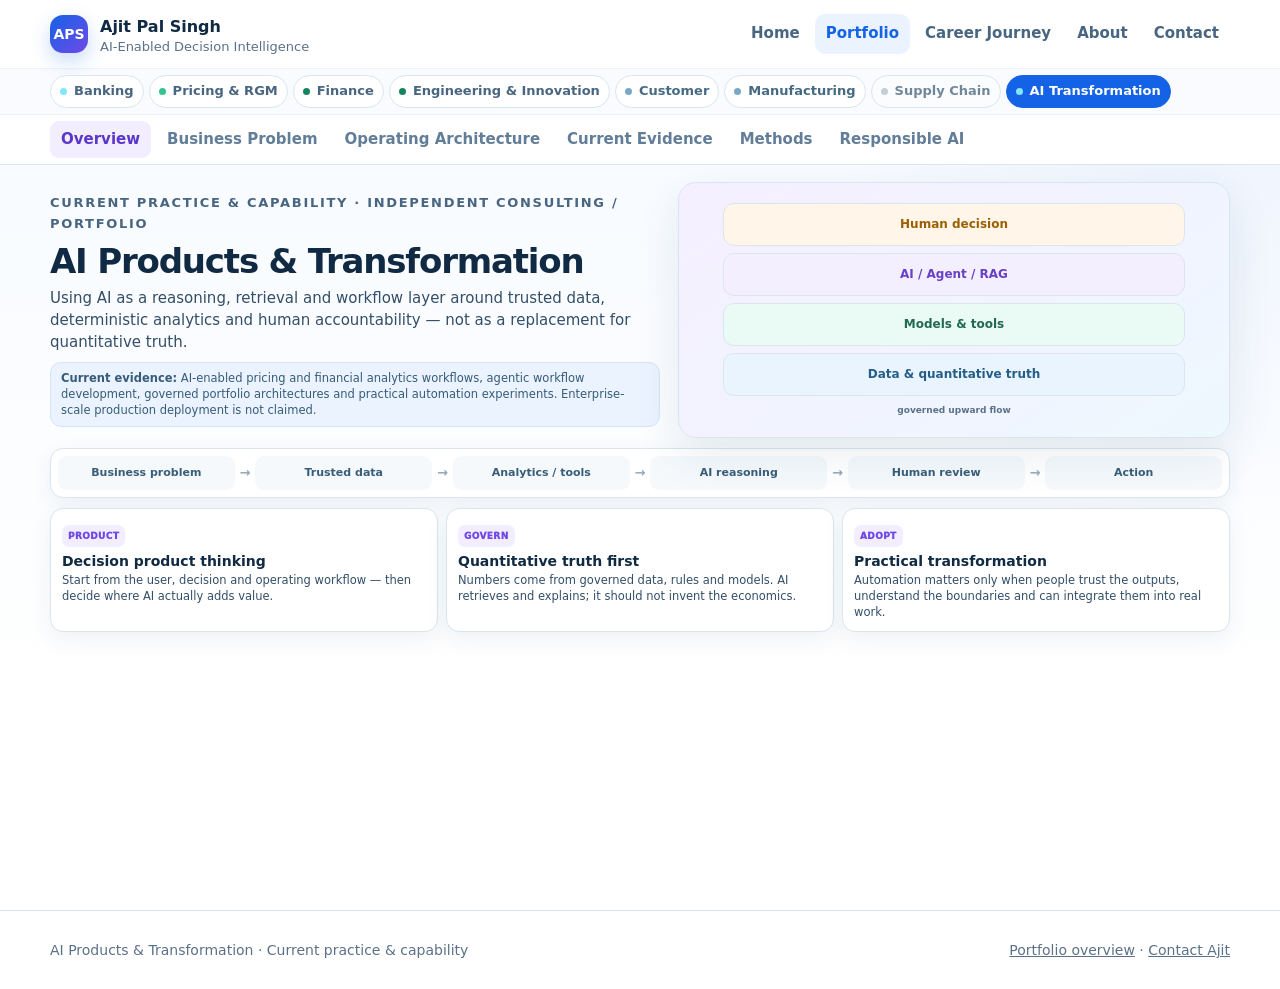
==== commit 4990e53d: "Bust cache for canonical portfolio active colors" ====
--- a/projects/ai-transformation.html
+++ b/projects/ai-transformation.html
@@ -1,4 +1,4 @@
-<!doctype html><html lang="en"><head><meta charset="utf-8"/><meta name="viewport" content="width=device-width,initial-scale=1"/><meta http-equiv="Cache-Control" content="no-cache, no-store, must-revalidate"/><meta http-equiv="Pragma" content="no-cache"/><meta http-equiv="Expires" content="0"/><title>AI Products & Transformation | Ajit Pal Singh</title><meta name="description" content="AI product and transformation capability focused on trusted data, deterministic analytics, governed AI and human decision making."/><meta property="og:type" content="article"/><meta property="og:title" content="AI Products & Transformation — Ajit Pal Singh"/><meta property="og:description" content="Decision-first AI architecture: trusted data, tools, RAG/agents and human accountability."/><meta name="twitter:card" content="summary"/><link rel="icon" href="../assets/favicon.svg" type="image/svg+xml"/><link rel="stylesheet" href="../styles.css?v=20260918-PORTFULL3"/></head><body class="portfolio-case-page"><a class="skip-link" href="#case-content">Skip to case study</a><header class="site-header"><div class="shell topbar"><a class="identity" href="../index.html#home"><span class="identity-mark">APS</span><span><b>Ajit Pal Singh</b><small>AI-Enabled Decision Intelligence</small></span></a><button class="menu-btn" data-menu-button aria-label="Open menu" aria-expanded="false">☰</button><nav class="main-nav" data-main-nav aria-label="Main navigation"><a href="../index.html#home">Home</a><a class="active" href="banking.html#overview">Portfolio</a><a href="../index.html#experience">Career Journey</a><a href="../index.html#about">About</a><a href="../index.html#contact">Contact</a></nav></div><div class="project-nav-wrap"><nav class="shell project-nav portfolio-project-nav" aria-label="Portfolio selection">
+<!doctype html><html lang="en"><head><meta charset="utf-8"/><meta name="viewport" content="width=device-width,initial-scale=1"/><meta http-equiv="Cache-Control" content="no-cache, no-store, must-revalidate"/><meta http-equiv="Pragma" content="no-cache"/><meta http-equiv="Expires" content="0"/><title>AI Products & Transformation | Ajit Pal Singh</title><meta name="description" content="AI product and transformation capability focused on trusted data, deterministic analytics, governed AI and human decision making."/><meta property="og:type" content="article"/><meta property="og:title" content="AI Products & Transformation — Ajit Pal Singh"/><meta property="og:description" content="Decision-first AI architecture: trusted data, tools, RAG/agents and human accountability."/><meta name="twitter:card" content="summary"/><link rel="icon" href="../assets/favicon.svg" type="image/svg+xml"/><link rel="stylesheet" href="../styles.css?v=20260918-PORTNAVACTIVE1"/></head><body class="portfolio-case-page"><a class="skip-link" href="#case-content">Skip to case study</a><header class="site-header"><div class="shell topbar"><a class="identity" href="../index.html#home"><span class="identity-mark">APS</span><span><b>Ajit Pal Singh</b><small>AI-Enabled Decision Intelligence</small></span></a><button class="menu-btn" data-menu-button aria-label="Open menu" aria-expanded="false">☰</button><nav class="main-nav" data-main-nav aria-label="Main navigation"><a href="../index.html#home">Home</a><a class="active" href="banking.html#overview">Portfolio</a><a href="../index.html#experience">Career Journey</a><a href="../index.html#about">About</a><a href="../index.html#contact">Contact</a></nav></div><div class="project-nav-wrap"><nav class="shell project-nav portfolio-project-nav" aria-label="Portfolio selection">
 <a class="case" href="banking.html#overview">Banking</a>
 <a class="live" href="pricing.html#overview">Pricing &amp; RGM</a>
 <a class="professional" href="finance.html#overview">Finance</a>
--- a/styles.css
+++ b/styles.css
@@ -2165,4 +2165,20 @@
   }
 }
 
+
+/* Canonical active state for every portfolio-domain selector */
+.portfolio-project-nav a.active,
+.portfolio-project-nav a.live.active,
+.portfolio-project-nav a.case.active,
+.portfolio-project-nav a.professional.active,
+.portfolio-project-nav a.secondary.active,
+.portfolio-project-nav a.planned.active{
+  background:var(--blue)!important;
+  border-color:var(--blue)!important;
+  color:#fff!important;
+}
+.portfolio-project-nav a.active:before{
+  background:#80e7ff!important;
+}
+
 /* PORTFOLIO COMPLETION PASS: END */
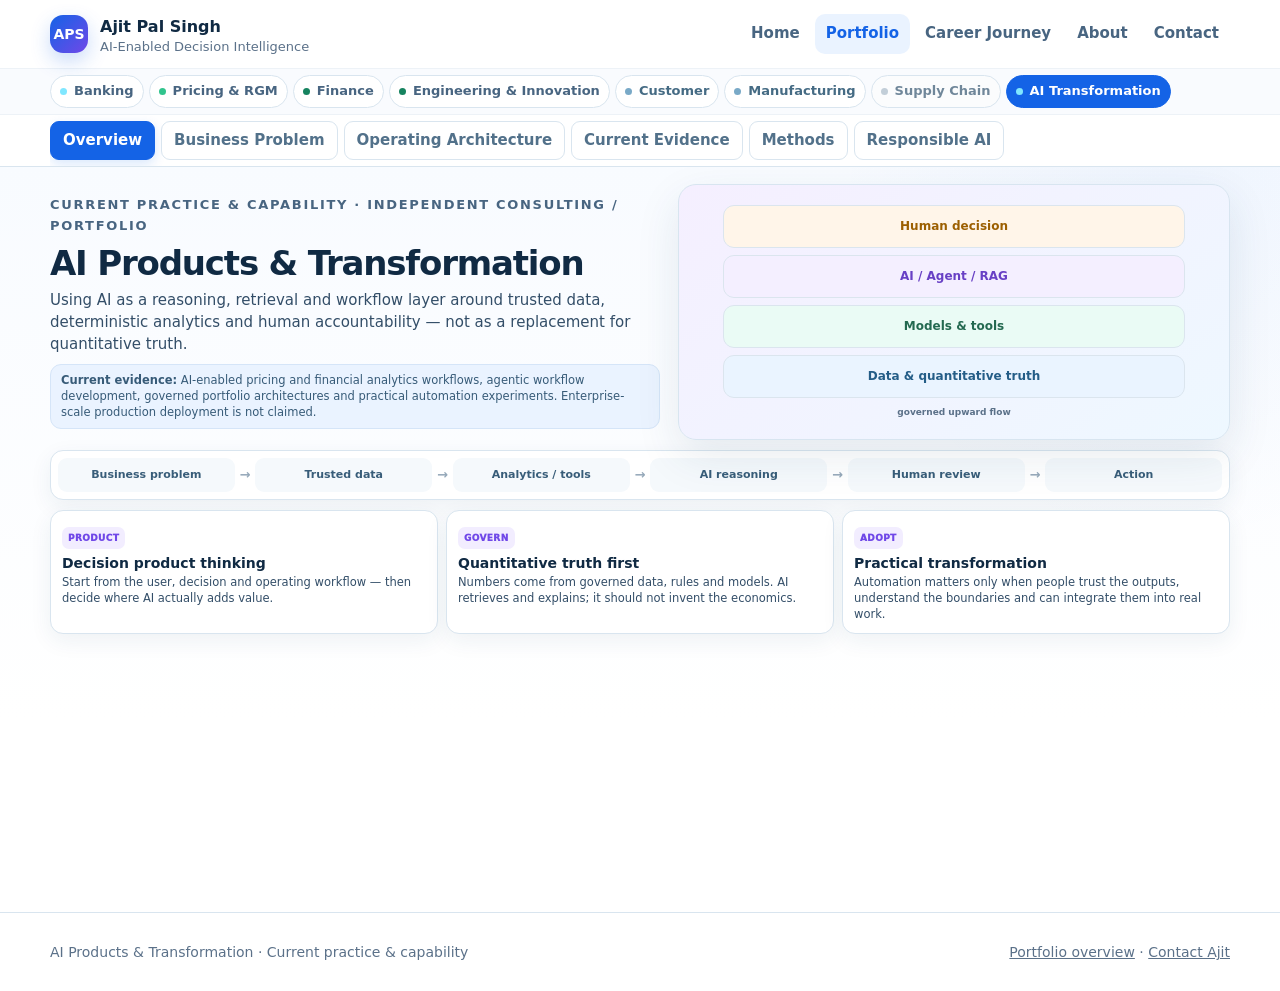
==== commit 45062214: "Bust cache for case-study tab active style" ====
--- a/projects/ai-transformation.html
+++ b/projects/ai-transformation.html
@@ -1,4 +1,4 @@
-<!doctype html><html lang="en"><head><meta charset="utf-8"/><meta name="viewport" content="width=device-width,initial-scale=1"/><meta http-equiv="Cache-Control" content="no-cache, no-store, must-revalidate"/><meta http-equiv="Pragma" content="no-cache"/><meta http-equiv="Expires" content="0"/><title>AI Products & Transformation | Ajit Pal Singh</title><meta name="description" content="AI product and transformation capability focused on trusted data, deterministic analytics, governed AI and human decision making."/><meta property="og:type" content="article"/><meta property="og:title" content="AI Products & Transformation — Ajit Pal Singh"/><meta property="og:description" content="Decision-first AI architecture: trusted data, tools, RAG/agents and human accountability."/><meta name="twitter:card" content="summary"/><link rel="icon" href="../assets/favicon.svg" type="image/svg+xml"/><link rel="stylesheet" href="../styles.css?v=20260918-PORTNAVACTIVE1"/></head><body class="portfolio-case-page"><a class="skip-link" href="#case-content">Skip to case study</a><header class="site-header"><div class="shell topbar"><a class="identity" href="../index.html#home"><span class="identity-mark">APS</span><span><b>Ajit Pal Singh</b><small>AI-Enabled Decision Intelligence</small></span></a><button class="menu-btn" data-menu-button aria-label="Open menu" aria-expanded="false">☰</button><nav class="main-nav" data-main-nav aria-label="Main navigation"><a href="../index.html#home">Home</a><a class="active" href="banking.html#overview">Portfolio</a><a href="../index.html#experience">Career Journey</a><a href="../index.html#about">About</a><a href="../index.html#contact">Contact</a></nav></div><div class="project-nav-wrap"><nav class="shell project-nav portfolio-project-nav" aria-label="Portfolio selection">
+<!doctype html><html lang="en"><head><meta charset="utf-8"/><meta name="viewport" content="width=device-width,initial-scale=1"/><meta http-equiv="Cache-Control" content="no-cache, no-store, must-revalidate"/><meta http-equiv="Pragma" content="no-cache"/><meta http-equiv="Expires" content="0"/><title>AI Products & Transformation | Ajit Pal Singh</title><meta name="description" content="AI product and transformation capability focused on trusted data, deterministic analytics, governed AI and human decision making."/><meta property="og:type" content="article"/><meta property="og:title" content="AI Products & Transformation — Ajit Pal Singh"/><meta property="og:description" content="Decision-first AI architecture: trusted data, tools, RAG/agents and human accountability."/><meta name="twitter:card" content="summary"/><link rel="icon" href="../assets/favicon.svg" type="image/svg+xml"/><link rel="stylesheet" href="../styles.css?v=20260918-PORTTABACTIVE1"/></head><body class="portfolio-case-page"><a class="skip-link" href="#case-content">Skip to case study</a><header class="site-header"><div class="shell topbar"><a class="identity" href="../index.html#home"><span class="identity-mark">APS</span><span><b>Ajit Pal Singh</b><small>AI-Enabled Decision Intelligence</small></span></a><button class="menu-btn" data-menu-button aria-label="Open menu" aria-expanded="false">☰</button><nav class="main-nav" data-main-nav aria-label="Main navigation"><a href="../index.html#home">Home</a><a class="active" href="banking.html#overview">Portfolio</a><a href="../index.html#experience">Career Journey</a><a href="../index.html#about">About</a><a href="../index.html#contact">Contact</a></nav></div><div class="project-nav-wrap"><nav class="shell project-nav portfolio-project-nav" aria-label="Portfolio selection">
 <a class="case" href="banking.html#overview">Banking</a>
 <a class="live" href="pricing.html#overview">Pricing &amp; RGM</a>
 <a class="professional" href="finance.html#overview">Finance</a>
--- a/styles.css
+++ b/styles.css
@@ -1,7 +1,32 @@
 :root{--ink:#102a43;--text:#334e68;--muted:#5b7189;--line:#d9e5ef;--bg:#f4f8fc;--white:#fff;--blue:#1463e6;--cyan:#0891b2;--violet:#7048e8;--coral:#e85d3f;--green:#16835f;--amber:#9a5b00;--steel:#376785;--blue-soft:#eaf3ff;--cyan-soft:#e8f9fc;--violet-soft:#f2edff;--coral-soft:#fff0eb;--green-soft:#eaf8f2;--amber-soft:#fff6e5;--shadow:0 16px 44px rgba(31,66,102,.10);--shadow-soft:0 7px 22px rgba(31,66,102,.07);--radius:20px;--max:1180px}
 *{box-sizing:border-box}html{scroll-behavior:smooth}body{margin:0;background:var(--bg);color:var(--ink);font-family:Inter,ui-sans-serif,system-ui,-apple-system,BlinkMacSystemFont,"Segoe UI",sans-serif;font-size:17px;line-height:1.58}a{color:inherit}button{font:inherit}svg{display:block}.shell{width:min(var(--max),calc(100% - 44px));margin:auto}.skip-link{position:absolute;left:-999px}.skip-link:focus{left:14px;top:14px;z-index:999;background:#fff;padding:10px}:where(a,button):focus-visible{outline:3px solid #0b6ee8;outline-offset:3px;box-shadow:0 0 0 5px rgba(255,255,255,.95);border-radius:8px}
 .site-header{position:sticky;top:0;z-index:80;background:rgba(255,255,255,.94);backdrop-filter:blur(18px);border-bottom:1px solid var(--line)}.topbar{min-height:68px;display:flex;align-items:center;justify-content:space-between;gap:24px}.identity{display:flex;align-items:center;gap:12px;text-decoration:none}.identity-mark{width:38px;height:38px;border-radius:13px;display:grid;place-items:center;color:#fff;font-size:14px;font-weight:900;background:linear-gradient(135deg,var(--blue),var(--violet));box-shadow:0 8px 20px rgba(20,99,230,.23)}.identity b{display:block;font-size:16px}.identity small{display:block;color:var(--muted);font-size:13px;line-height:1.2}.main-nav{display:flex;align-items:center;gap:4px}.main-nav a{padding:8px 11px;border-radius:10px;text-decoration:none;font-size:15px;font-weight:750;color:#486581}.main-nav a:hover,.main-nav a.active{background:var(--blue-soft);color:var(--blue)}.menu-btn{display:none;border:1px solid var(--line);border-radius:10px;background:#fff;padding:8px 11px;font-size:20px}
-.project-nav-wrap{border-top:1px solid #edf2f7;background:#f9fbfe}.project-nav{display:flex;align-items:center;gap:7px;overflow-x:auto;padding:6px 0;scrollbar-width:thin}.project-nav a{white-space:nowrap;text-decoration:none;padding:6px 10px;border:1px solid var(--line);border-radius:999px;background:#fff;color:#486581;font-size:14px;font-weight:750}.project-nav a:hover{transform:translateY(-1px);box-shadow:var(--shadow-soft)}.project-nav a.active{background:var(--blue);border-color:var(--blue);color:#fff}.project-nav a.live:before,.project-nav a.case:before,.project-nav a.planned:before{content:"";display:inline-block;width:7px;height:7px;border-radius:50%;margin-right:7px}.project-nav a.live:before{background:#31c48d}.project-nav a.case:before{background:#80e7ff}.project-nav a.planned:before{background:#b9c6d2}.tab-nav-wrap{background:#fff;border-top:1px solid #edf2f7}.tab-nav{display:flex;gap:5px;overflow-x:auto;padding:6px 0;scrollbar-width:thin}.tab-nav a{white-space:nowrap;text-decoration:none;padding:7px 11px;border-radius:9px;font-size:15px;font-weight:760;color:#627d98}.tab-nav a:hover,.tab-nav a.active{background:var(--violet-soft);color:#5b36c9}
+.project-nav-wrap{border-top:1px solid #edf2f7;background:#f9fbfe}.project-nav{display:flex;align-items:center;gap:7px;overflow-x:auto;padding:6px 0;scrollbar-width:thin}.project-nav a{white-space:nowrap;text-decoration:none;padding:6px 10px;border:1px solid var(--line);border-radius:999px;background:#fff;color:#486581;font-size:14px;font-weight:750}.project-nav a:hover{transform:translateY(-1px);box-shadow:var(--shadow-soft)}.project-nav a.active{background:var(--blue);border-color:var(--blue);color:#fff}.project-nav a.live:before,.project-nav a.case:before,.project-nav a.planned:before{content:"";display:inline-block;width:7px;height:7px;border-radius:50%;margin-right:7px}.project-nav a.live:before{background:#31c48d}.project-nav a.case:before{background:#80e7ff}.project-nav a.planned:before{background:#b9c6d2}.tab-nav-wrap{background:#fff;border-top:1px solid #edf2f7}
+.tab-nav{display:flex;gap:6px;overflow-x:auto;padding:6px 0;scrollbar-width:thin}
+.tab-nav a{
+  white-space:nowrap;
+  text-decoration:none;
+  padding:7px 12px;
+  border:1px solid #d9e5ef;
+  border-radius:9px;
+  background:#fff;
+  font-size:15px;
+  font-weight:760;
+  color:#52718a;
+  transition:.16s ease;
+}
+.tab-nav a:hover{
+  background:var(--blue-soft);
+  border-color:#bdd9ee;
+  color:var(--blue);
+  transform:translateY(-1px);
+}
+.tab-nav a.active{
+  background:var(--blue);
+  border-color:var(--blue);
+  color:#fff;
+  box-shadow:0 4px 12px rgba(15,108,234,.16);
+}
 main{min-height:70vh}.hero{background:radial-gradient(circle at 84% 12%,rgba(112,72,232,.13),transparent 28%),radial-gradient(circle at 62% 0%,rgba(8,145,178,.10),transparent 25%),linear-gradient(180deg,#fff,#f7fbff);padding:64px 0 50px}.hero-grid{display:grid;grid-template-columns:1.05fr .95fr;gap:48px;align-items:center}.eyebrow{font-size:13px;letter-spacing:.13em;text-transform:uppercase;font-weight:900;color:#486581;margin-bottom:9px}.hero h1{font-size:49px;letter-spacing:-.045em;line-height:1.03;margin:0}.hero h1 span{display:block;color:var(--blue);font-size:.76em;margin-top:7px}.supporting-line{font-weight:800;color:#486581;font-size:16px;margin:18px 0 10px}.lead{font-size:19px;color:var(--text);max-width:700px;margin:0}.actions{display:flex;flex-wrap:wrap;gap:10px;margin-top:24px}.btn{display:inline-flex;align-items:center;justify-content:center;text-decoration:none;border:1px solid var(--line);border-radius:10px;padding:10px 15px;font-size:15px;font-weight:800;background:#fff;color:#486581;transition:.18s}.btn:hover{transform:translateY(-2px);box-shadow:var(--shadow-soft)}.btn.primary{background:var(--blue);border-color:var(--blue);color:#fff}.btn.violet{background:var(--violet);border-color:var(--violet);color:#fff}
 .hero-visual{display:grid;grid-template-columns:170px 1fr;gap:15px;align-items:center}.hero-portrait{width:170px;height:170px;border-radius:50%;object-fit:contain;border:5px solid #fff;box-shadow:0 13px 35px rgba(31,66,102,.18)}.motif-card{background:rgba(255,255,255,.88);border:1px solid var(--line);border-radius:var(--radius);padding:18px;box-shadow:var(--shadow)}.motif-card>small{display:block;font-weight:800;color:var(--muted);font-size:13px;margin-bottom:12px}.motif{display:grid;grid-template-columns:repeat(3,1fr);gap:7px}.motif span{min-height:68px;padding:9px;border-radius:11px;font-size:13px;font-weight:850;display:flex;align-items:center}.motif span:nth-child(1){background:var(--blue-soft)}.motif span:nth-child(2){background:var(--cyan-soft)}.motif span:nth-child(3){background:var(--violet-soft)}.motif span:nth-child(4){background:var(--amber-soft)}.motif span:nth-child(5){background:var(--green-soft)}.motif span:nth-child(6){background:var(--coral-soft)}
 .section{padding:54px 0}.section.white{background:#fff}.section-head{display:flex;justify-content:space-between;gap:28px;align-items:end;margin-bottom:24px}.section-head h2{font-size:34px;line-height:1.15;letter-spacing:-.025em;margin:0}.section-head p{max-width:490px;color:var(--muted);font-size:16px;margin:0;text-align:right}.kicker{font-size:13px;text-transform:uppercase;letter-spacing:.12em;font-weight:900;color:var(--blue);margin-bottom:6px}
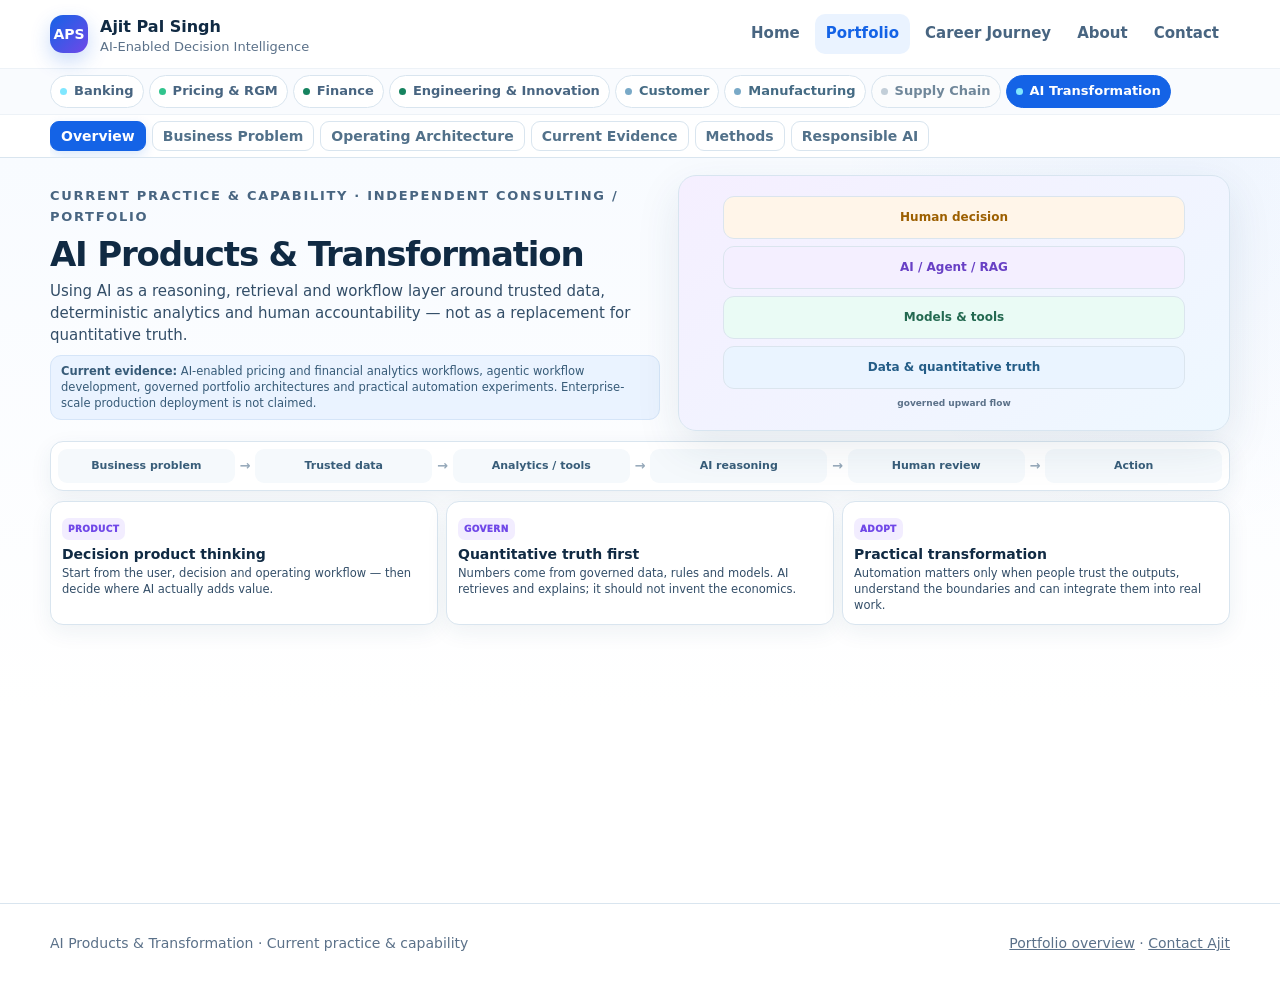
==== commit be485c4b: "Bust cache for compact case-study tabs" ====
--- a/projects/ai-transformation.html
+++ b/projects/ai-transformation.html
@@ -1,4 +1,4 @@
-<!doctype html><html lang="en"><head><meta charset="utf-8"/><meta name="viewport" content="width=device-width,initial-scale=1"/><meta http-equiv="Cache-Control" content="no-cache, no-store, must-revalidate"/><meta http-equiv="Pragma" content="no-cache"/><meta http-equiv="Expires" content="0"/><title>AI Products & Transformation | Ajit Pal Singh</title><meta name="description" content="AI product and transformation capability focused on trusted data, deterministic analytics, governed AI and human decision making."/><meta property="og:type" content="article"/><meta property="og:title" content="AI Products & Transformation — Ajit Pal Singh"/><meta property="og:description" content="Decision-first AI architecture: trusted data, tools, RAG/agents and human accountability."/><meta name="twitter:card" content="summary"/><link rel="icon" href="../assets/favicon.svg" type="image/svg+xml"/><link rel="stylesheet" href="../styles.css?v=20260918-PORTTABACTIVE1"/></head><body class="portfolio-case-page"><a class="skip-link" href="#case-content">Skip to case study</a><header class="site-header"><div class="shell topbar"><a class="identity" href="../index.html#home"><span class="identity-mark">APS</span><span><b>Ajit Pal Singh</b><small>AI-Enabled Decision Intelligence</small></span></a><button class="menu-btn" data-menu-button aria-label="Open menu" aria-expanded="false">☰</button><nav class="main-nav" data-main-nav aria-label="Main navigation"><a href="../index.html#home">Home</a><a class="active" href="banking.html#overview">Portfolio</a><a href="../index.html#experience">Career Journey</a><a href="../index.html#about">About</a><a href="../index.html#contact">Contact</a></nav></div><div class="project-nav-wrap"><nav class="shell project-nav portfolio-project-nav" aria-label="Portfolio selection">
+<!doctype html><html lang="en"><head><meta charset="utf-8"/><meta name="viewport" content="width=device-width,initial-scale=1"/><meta http-equiv="Cache-Control" content="no-cache, no-store, must-revalidate"/><meta http-equiv="Pragma" content="no-cache"/><meta http-equiv="Expires" content="0"/><title>AI Products & Transformation | Ajit Pal Singh</title><meta name="description" content="AI product and transformation capability focused on trusted data, deterministic analytics, governed AI and human decision making."/><meta property="og:type" content="article"/><meta property="og:title" content="AI Products & Transformation — Ajit Pal Singh"/><meta property="og:description" content="Decision-first AI architecture: trusted data, tools, RAG/agents and human accountability."/><meta name="twitter:card" content="summary"/><link rel="icon" href="../assets/favicon.svg" type="image/svg+xml"/><link rel="stylesheet" href="../styles.css?v=20260918-PORTTABCOMPACT1"/></head><body class="portfolio-case-page"><a class="skip-link" href="#case-content">Skip to case study</a><header class="site-header"><div class="shell topbar"><a class="identity" href="../index.html#home"><span class="identity-mark">APS</span><span><b>Ajit Pal Singh</b><small>AI-Enabled Decision Intelligence</small></span></a><button class="menu-btn" data-menu-button aria-label="Open menu" aria-expanded="false">☰</button><nav class="main-nav" data-main-nav aria-label="Main navigation"><a href="../index.html#home">Home</a><a class="active" href="banking.html#overview">Portfolio</a><a href="../index.html#experience">Career Journey</a><a href="../index.html#about">About</a><a href="../index.html#contact">Contact</a></nav></div><div class="project-nav-wrap"><nav class="shell project-nav portfolio-project-nav" aria-label="Portfolio selection">
 <a class="case" href="banking.html#overview">Banking</a>
 <a class="live" href="pricing.html#overview">Pricing &amp; RGM</a>
 <a class="professional" href="finance.html#overview">Finance</a>
--- a/styles.css
+++ b/styles.css
@@ -2206,4 +2206,28 @@
   background:#80e7ff!important;
 }
 
+
+/* Canonical compact Level-3 case-study tab state */
+.tab-nav a{
+  padding:6px 10px!important;
+  border:1px solid #d9e5ef!important;
+  border-radius:9px!important;
+  background:#fff!important;
+  color:#52718a!important;
+  font-size:14px!important;
+  font-weight:760!important;
+  line-height:1.2!important;
+  box-shadow:none!important;
+}
+.tab-nav a:hover{
+  background:var(--blue-soft)!important;
+  border-color:#bdd9ee!important;
+  color:var(--blue)!important;
+}
+.tab-nav a.active{
+  background:var(--blue)!important;
+  border-color:var(--blue)!important;
+  color:#fff!important;
+  box-shadow:0 4px 12px rgba(15,108,234,.16)!important;
+}
 /* PORTFOLIO COMPLETION PASS: END */
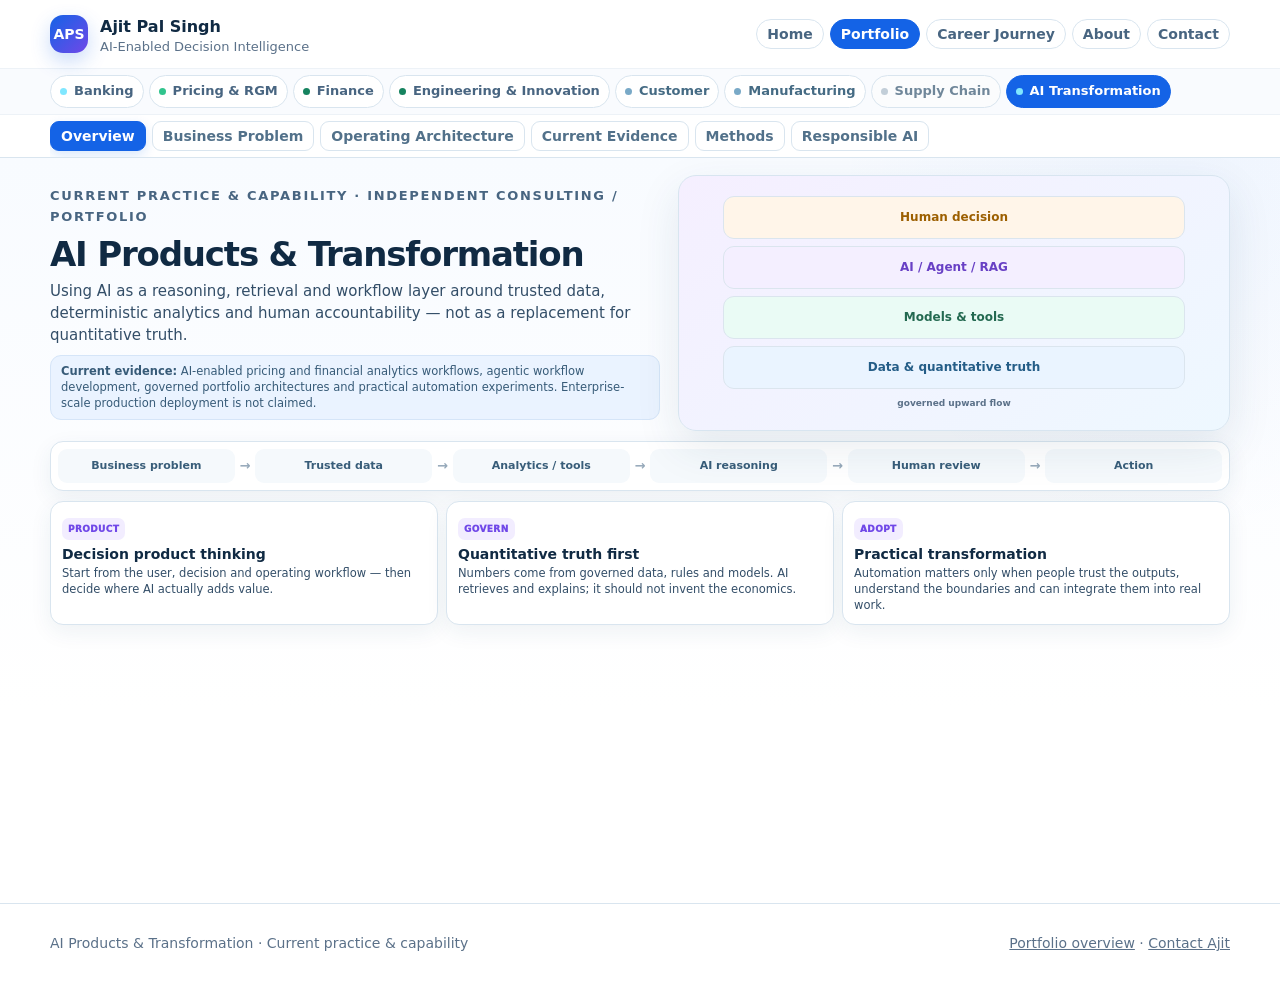
==== commit dd15505d: "Bust cache for top navigation selector style" ====
--- a/projects/ai-transformation.html
+++ b/projects/ai-transformation.html
@@ -1,4 +1,4 @@
-<!doctype html><html lang="en"><head><meta charset="utf-8"/><meta name="viewport" content="width=device-width,initial-scale=1"/><meta http-equiv="Cache-Control" content="no-cache, no-store, must-revalidate"/><meta http-equiv="Pragma" content="no-cache"/><meta http-equiv="Expires" content="0"/><title>AI Products & Transformation | Ajit Pal Singh</title><meta name="description" content="AI product and transformation capability focused on trusted data, deterministic analytics, governed AI and human decision making."/><meta property="og:type" content="article"/><meta property="og:title" content="AI Products & Transformation — Ajit Pal Singh"/><meta property="og:description" content="Decision-first AI architecture: trusted data, tools, RAG/agents and human accountability."/><meta name="twitter:card" content="summary"/><link rel="icon" href="../assets/favicon.svg" type="image/svg+xml"/><link rel="stylesheet" href="../styles.css?v=20260918-PORTTABCOMPACT1"/></head><body class="portfolio-case-page"><a class="skip-link" href="#case-content">Skip to case study</a><header class="site-header"><div class="shell topbar"><a class="identity" href="../index.html#home"><span class="identity-mark">APS</span><span><b>Ajit Pal Singh</b><small>AI-Enabled Decision Intelligence</small></span></a><button class="menu-btn" data-menu-button aria-label="Open menu" aria-expanded="false">☰</button><nav class="main-nav" data-main-nav aria-label="Main navigation"><a href="../index.html#home">Home</a><a class="active" href="banking.html#overview">Portfolio</a><a href="../index.html#experience">Career Journey</a><a href="../index.html#about">About</a><a href="../index.html#contact">Contact</a></nav></div><div class="project-nav-wrap"><nav class="shell project-nav portfolio-project-nav" aria-label="Portfolio selection">
+<!doctype html><html lang="en"><head><meta charset="utf-8"/><meta name="viewport" content="width=device-width,initial-scale=1"/><meta http-equiv="Cache-Control" content="no-cache, no-store, must-revalidate"/><meta http-equiv="Pragma" content="no-cache"/><meta http-equiv="Expires" content="0"/><title>AI Products & Transformation | Ajit Pal Singh</title><meta name="description" content="AI product and transformation capability focused on trusted data, deterministic analytics, governed AI and human decision making."/><meta property="og:type" content="article"/><meta property="og:title" content="AI Products & Transformation — Ajit Pal Singh"/><meta property="og:description" content="Decision-first AI architecture: trusted data, tools, RAG/agents and human accountability."/><meta name="twitter:card" content="summary"/><link rel="icon" href="../assets/favicon.svg" type="image/svg+xml"/><link rel="stylesheet" href="../styles.css?v=20260918-TOPNAV1"/></head><body class="portfolio-case-page"><a class="skip-link" href="#case-content">Skip to case study</a><header class="site-header"><div class="shell topbar"><a class="identity" href="../index.html#home"><span class="identity-mark">APS</span><span><b>Ajit Pal Singh</b><small>AI-Enabled Decision Intelligence</small></span></a><button class="menu-btn" data-menu-button aria-label="Open menu" aria-expanded="false">☰</button><nav class="main-nav" data-main-nav aria-label="Main navigation"><a href="../index.html#home">Home</a><a class="active" href="banking.html#overview">Portfolio</a><a href="../index.html#experience">Career Journey</a><a href="../index.html#about">About</a><a href="../index.html#contact">Contact</a></nav></div><div class="project-nav-wrap"><nav class="shell project-nav portfolio-project-nav" aria-label="Portfolio selection">
 <a class="case" href="banking.html#overview">Banking</a>
 <a class="live" href="pricing.html#overview">Pricing &amp; RGM</a>
 <a class="professional" href="finance.html#overview">Finance</a>
--- a/styles.css
+++ b/styles.css
@@ -2230,4 +2230,63 @@
   color:#fff!important;
   box-shadow:0 4px 12px rgba(15,108,234,.16)!important;
 }
+
+/* Banking Level-3 tabs: match upper domain selector dimensions */
+.banking-tab-nav{
+  gap:7px!important;
+  padding:6px 0!important;
+}
+.banking-tab-nav a{
+  padding:6px 10px!important;
+  border:1px solid var(--line)!important;
+  border-radius:999px!important;
+  background:#fff!important;
+  color:#486581!important;
+  font-size:14px!important;
+  font-weight:750!important;
+  line-height:1.2!important;
+  box-shadow:none!important;
+}
+.banking-tab-nav a:hover{
+  background:var(--blue-soft)!important;
+  border-color:#bdd9ee!important;
+  color:var(--blue)!important;
+}
+.banking-tab-nav a.active{
+  background:var(--blue)!important;
+  border-color:var(--blue)!important;
+  color:#fff!important;
+  box-shadow:none!important;
+}
+
+/* Canonical top-level navigation selector */
+@media(min-width:721px){
+  .main-nav{
+    gap:6px!important;
+  }
+  .main-nav a{
+    padding:6px 10px!important;
+    border:1px solid var(--line)!important;
+    border-radius:999px!important;
+    background:#fff!important;
+    color:#486581!important;
+    font-size:14px!important;
+    font-weight:750!important;
+    line-height:1.2!important;
+    box-shadow:none!important;
+    transition:.16s ease!important;
+  }
+  .main-nav a:hover{
+    background:var(--blue-soft)!important;
+    border-color:#bdd9ee!important;
+    color:var(--blue)!important;
+    transform:translateY(-1px);
+  }
+  .main-nav a.active{
+    background:var(--blue)!important;
+    border-color:var(--blue)!important;
+    color:#fff!important;
+    box-shadow:none!important;
+  }
+}
 /* PORTFOLIO COMPLETION PASS: END */
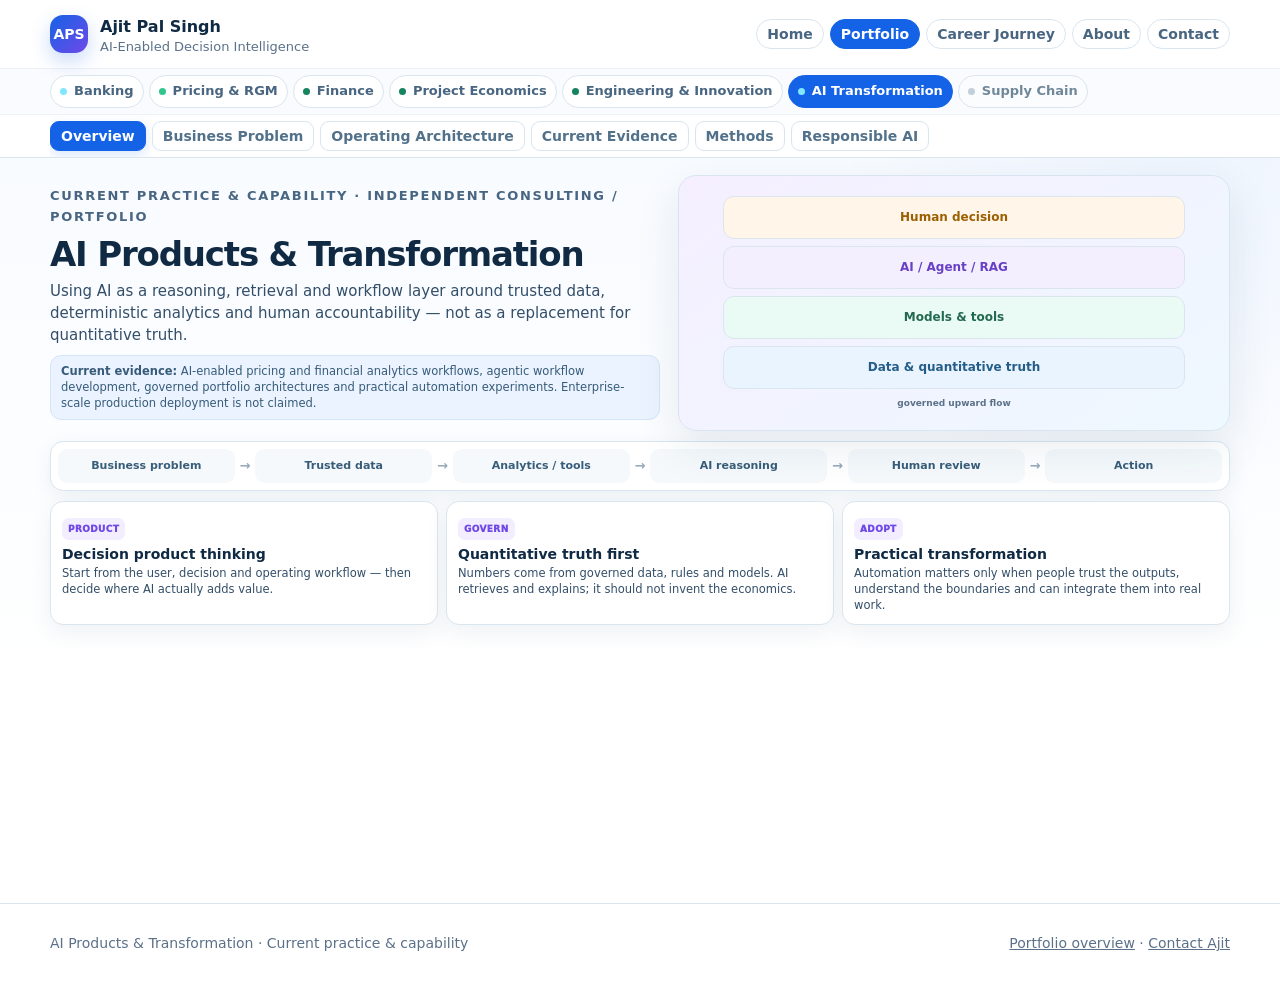
==== commit 11d1059b: "Bump portfolio cache version after V16 QA" ====
--- a/projects/ai-transformation.html
+++ b/projects/ai-transformation.html
@@ -1,12 +1,11 @@
-<!doctype html><html lang="en"><head><meta charset="utf-8"/><meta name="viewport" content="width=device-width,initial-scale=1"/><meta http-equiv="Cache-Control" content="no-cache, no-store, must-revalidate"/><meta http-equiv="Pragma" content="no-cache"/><meta http-equiv="Expires" content="0"/><title>AI Products & Transformation | Ajit Pal Singh</title><meta name="description" content="AI product and transformation capability focused on trusted data, deterministic analytics, governed AI and human decision making."/><meta property="og:type" content="article"/><meta property="og:title" content="AI Products & Transformation — Ajit Pal Singh"/><meta property="og:description" content="Decision-first AI architecture: trusted data, tools, RAG/agents and human accountability."/><meta name="twitter:card" content="summary"/><link rel="icon" href="../assets/favicon.svg" type="image/svg+xml"/><link rel="stylesheet" href="../styles.css?v=20260918-TOPNAV1"/></head><body class="portfolio-case-page"><a class="skip-link" href="#case-content">Skip to case study</a><header class="site-header"><div class="shell topbar"><a class="identity" href="../index.html#home"><span class="identity-mark">APS</span><span><b>Ajit Pal Singh</b><small>AI-Enabled Decision Intelligence</small></span></a><button class="menu-btn" data-menu-button aria-label="Open menu" aria-expanded="false">☰</button><nav class="main-nav" data-main-nav aria-label="Main navigation"><a href="../index.html#home">Home</a><a class="active" href="banking.html#overview">Portfolio</a><a href="../index.html#experience">Career Journey</a><a href="../index.html#about">About</a><a href="../index.html#contact">Contact</a></nav></div><div class="project-nav-wrap"><nav class="shell project-nav portfolio-project-nav" aria-label="Portfolio selection">
+<!doctype html><html lang="en"><head><meta charset="utf-8"/><meta name="viewport" content="width=device-width,initial-scale=1"/><meta http-equiv="Cache-Control" content="no-cache, no-store, must-revalidate"/><meta http-equiv="Pragma" content="no-cache"/><meta http-equiv="Expires" content="0"/><title>AI Products & Transformation | Ajit Pal Singh</title><meta name="description" content="AI product and transformation capability focused on trusted data, deterministic analytics, governed AI and human decision making."/><meta property="og:type" content="article"/><meta property="og:title" content="AI Products & Transformation — Ajit Pal Singh"/><meta property="og:description" content="Decision-first AI architecture: trusted data, tools, RAG/agents and human accountability."/><meta name="twitter:card" content="summary"/><link rel="icon" href="../assets/favicon.svg" type="image/svg+xml"/><link rel="stylesheet" href="../styles.css?v=20260920-V16QA1"/></head><body class="portfolio-case-page"><a class="skip-link" href="#case-content">Skip to case study</a><header class="site-header"><div class="shell topbar"><a class="identity" href="../index.html#home"><span class="identity-mark">APS</span><span><b>Ajit Pal Singh</b><small>AI-Enabled Decision Intelligence</small></span></a><button class="menu-btn" data-menu-button aria-label="Open menu" aria-expanded="false">☰</button><nav class="main-nav" data-main-nav aria-label="Main navigation"><a href="../index.html#home">Home</a><a class="active" href="banking.html#overview">Portfolio</a><a href="../index.html#experience">Career Journey</a><a href="../index.html#about">About</a><a href="../index.html#contact">Contact</a></nav></div><div class="project-nav-wrap"><nav class="shell project-nav portfolio-project-nav" aria-label="Portfolio selection">
 <a class="case" href="banking.html#overview">Banking</a>
 <a class="live" href="pricing.html#overview">Pricing &amp; RGM</a>
 <a class="professional" href="finance.html#overview">Finance</a>
+<a class="professional" href="project-economics.html#overview">Project Economics</a>
 <a class="professional" href="engineering.html#overview">Engineering &amp; Innovation</a>
-<a class="secondary" href="customer.html#overview">Customer</a>
-<a class="secondary" href="manufacturing.html#overview">Manufacturing</a>
+<a class="secondary active" href="ai-transformation.html#overview">AI Transformation</a>
 <a class="planned" href="supply-chain.html#overview">Supply Chain</a>
-<a class="secondary active" href="ai-transformation.html#overview">AI Transformation</a>
 </nav></div><div class="tab-nav-wrap"><nav class="shell tab-nav" role="tablist" aria-label="AI Transformation capability sections"><a href="#overview" data-tab-link="overview" role="tab">Overview</a><a href="#business-problem" data-tab-link="business-problem" role="tab">Business Problem</a><a href="#architecture" data-tab-link="architecture" role="tab">Operating Architecture</a><a href="#results" data-tab-link="results" role="tab">Current Evidence</a><a href="#technical" data-tab-link="technical" role="tab">Methods</a><a href="#responsible-ai" data-tab-link="responsible-ai" role="tab">Responsible AI</a></nav></div></header><main id="case-content" class="portfolio-case-main ai-case"><div class="shell portfolio-case-shell">
 <section class="tab-panel portfolio-case-panel" data-tab-panel="overview" role="tabpanel">
   <div class="case-hero-grid">
@@ -50,4 +49,4 @@
   <div class="boundary-grid"><article class="good"><h3>Quantitative authority</h3><p>Deterministic systems, governed data and validated models calculate the facts.</p></article><article><h3>AI authority</h3><p>AI retrieves, reasons, explains and orchestrates within defined permissions; it does not silently change hard risk or financial truth.</p></article><article><h3>Human authority</h3><p>People remain accountable for consequential actions and can inspect evidence, assumptions and uncertainty.</p></article></div>
   <div class="case-callout"><b>Claim boundary:</b><p>This page describes current practice, POCs and design philosophy. It does not claim enterprise-scale production MLOps or autonomous AI deployment.</p></div>
 </section>
-</div></main><footer><div class="shell footer-row"><span>AI Products &amp; Transformation · Current practice &amp; capability</span><span><a href="../index.html#projects">Portfolio overview</a> · <a href="../index.html#contact">Contact Ajit</a></span></div></footer><script src="../script.js?v=20260918-PORTFULL2"></script><!-- 20260918-PORTFULL1 --></body></html>+</div></main><footer><div class="shell footer-row"><span>AI Products &amp; Transformation · Current practice &amp; capability</span><span><a href="../index.html#projects">Portfolio overview</a> · <a href="../index.html#contact">Contact Ajit</a></span></div></footer><script src="../script.js?v=20260920-V16QA1"></script><!-- 20260918-PORTFULL1 --></body></html>
--- a/styles.css
+++ b/styles.css
@@ -661,7 +661,7 @@
   list-style:none;
   cursor:pointer;
   display:grid;
-  grid-template-columns:120px 1fr 34px;
+  grid-template-columns:120px 1fr auto;
   align-items:center;
   gap:14px;
   padding:14px 16px;
@@ -684,18 +684,42 @@
   color:var(--muted);
   font-size:12.5px;
 }
-.chapter-plus{
-  width:30px;
-  height:30px;
-  display:grid;
-  place-items:center;
-  border-radius:9px;
+.chapter-action{
+  display:inline-flex;
+  align-items:center;
+  justify-content:center;
+  gap:7px;
+  min-width:112px;
+  padding:7px 10px;
+  border:1px solid #bdd9ee;
+  border-radius:999px;
   background:var(--blue-soft);
   color:var(--blue);
+  font-size:11.5px;
+  line-height:1;
   font-weight:900;
+  white-space:nowrap;
   transition:.18s;
 }
-.career-chapter[open] .chapter-plus{transform:rotate(45deg)}
+.chapter-action b{
+  font-size:16px;
+  line-height:1;
+  transition:.18s;
+}
+.chapter-close-label{display:none}
+.career-chapter summary:hover .chapter-action{
+  background:var(--blue);
+  border-color:var(--blue);
+  color:#fff;
+}
+.career-chapter[open] .chapter-open-label{display:none}
+.career-chapter[open] .chapter-close-label{display:inline}
+.career-chapter[open] .chapter-action{
+  background:var(--blue);
+  border-color:var(--blue);
+  color:#fff;
+}
+.career-chapter[open] .chapter-action b{transform:rotate(45deg)}
 .chapter-body{
   border-top:1px solid var(--line);
   padding:15px 16px 17px;
@@ -777,9 +801,17 @@
   .signature-stories .signature-card:last-child{grid-column:auto}
   .career-section-head{display:block}
   .career-section-head p{margin-top:5px}
-  .career-chapter summary{grid-template-columns:86px 1fr 30px;gap:9px;padding:12px}
+  .career-chapter summary{grid-template-columns:78px 1fr auto;gap:8px;padding:12px}
   .chapter-main b{font-size:14px}
   .chapter-main small{font-size:11.5px}
+  .chapter-action{
+    min-width:auto;
+    padding:7px 8px;
+    font-size:0;
+    gap:0;
+  }
+  .chapter-action b{font-size:16px}
+  .chapter-open-label,.chapter-close-label{display:none!important}
   .chapter-grid{grid-template-columns:1fr}
 }
 @media(max-width:520px){
@@ -787,6 +819,109 @@
   .career-foundations{grid-template-columns:1fr}
   .signature-card{grid-template-columns:48px 1fr}
   .signature-icon{width:48px;height:48px;border-radius:13px;font-size:13px}
+}
+
+/* Education / foundations logo cards */
+.education-card{
+  min-width:0;
+  min-height:190px;
+  padding:14px 14px 13px;
+  border:1px solid #dfe7ef;
+  border-radius:14px;
+  background:#fff;
+  box-shadow:var(--shadow-soft);
+}
+.education-logo-card{
+  display:flex;
+  flex-direction:column;
+  align-items:center;
+  justify-content:flex-start;
+  text-align:center;
+}
+.education-logo{
+  width:100%;
+  height:92px;
+  display:flex;
+  align-items:center;
+  justify-content:center;
+  overflow:hidden;
+  margin-bottom:10px;
+}
+.education-logo img{
+  display:block;
+  width:auto;
+  height:auto;
+  object-fit:contain;
+}
+.education-logo-rsm img{
+  max-width:235px;
+  max-height:88px;
+}
+.education-logo-nus img{
+  max-width:150px;
+  max-height:86px;
+}
+.education-logo-iitm img{
+  max-width:225px;
+  max-height:88px;
+}
+.education-logo-sixsigma{
+  width:78px;
+  height:78px;
+  flex:0 0 78px;
+  margin:7px auto 17px;
+  border-radius:50%;
+  background:linear-gradient(145deg,var(--blue-soft),var(--violet-soft));
+  border:1px solid #d6e3f0;
+  color:var(--blue);
+  font-weight:950;
+  font-size:30px;
+  letter-spacing:-.04em;
+}
+.education-copy{
+  width:100%;
+  min-width:0;
+  text-align:center;
+}
+.education-copy b{
+  display:block;
+  margin:0 0 4px;
+  font-size:15px;
+  line-height:1.18;
+  color:var(--ink);
+}
+.education-copy span{
+  display:block;
+  margin:0 0 5px;
+  font-size:12.5px;
+  line-height:1.3;
+  color:var(--text);
+}
+.education-copy small{
+  display:block;
+  font-size:11px;
+  line-height:1.34;
+  color:var(--muted);
+}
+@media(max-width:720px){
+  .education-card{
+    min-height:180px;
+    padding:12px;
+  }
+  .education-logo{
+    height:82px;
+    margin-bottom:8px;
+  }
+  .education-logo-rsm img{max-width:205px;max-height:76px}
+  .education-logo-nus img{max-width:138px;max-height:78px}
+  .education-logo-iitm img{max-width:200px;max-height:78px}
+  .education-logo-sixsigma{
+    width:70px;
+    height:70px;
+    flex-basis:70px;
+    margin:6px auto 14px;
+    font-size:27px;
+  }
 }
 /* CAREER JOURNEY: END */
 
@@ -2289,4 +2424,406 @@
     box-shadow:none!important;
   }
 }
+
+/* Final authoritative Level-1 navigation state */
+.main-nav{
+  gap:6px!important;
+}
+.main-nav a{
+  padding:6px 10px!important;
+  border:1px solid var(--line)!important;
+  border-radius:999px!important;
+  background:#fff!important;
+  color:#486581!important;
+  font-size:14px!important;
+  font-weight:750!important;
+  line-height:1.2!important;
+  box-shadow:none!important;
+  transition:.16s ease!important;
+}
+.main-nav a:hover{
+  background:var(--blue-soft)!important;
+  border-color:#bdd9ee!important;
+  color:var(--blue)!important;
+}
+.main-nav a.active{
+  background:var(--blue)!important;
+  border-color:var(--blue)!important;
+  color:#fff!important;
+  box-shadow:none!important;
+}
+
+/* Desktop one-screen About view */
+@media(min-width:761px){
+  html.about-mode,
+  html.about-mode body{
+    height:100%;
+    overflow:hidden!important;
+  }
+  body.about-mode{
+    height:100dvh;
+    overflow:hidden!important;
+  }
+  body.about-mode main{
+    height:calc(100dvh - 69px);
+    min-height:0;
+    overflow:hidden;
+  }
+  body.about-mode .about-approved{
+    height:100%;
+    min-height:0;
+    padding:10px 0 9px;
+    overflow:hidden;
+  }
+  body.about-mode .about-approved-shell{
+    height:100%;
+    min-height:0;
+    display:grid;
+    grid-template-rows:minmax(0,1fr) auto;
+    gap:7px;
+  }
+  body.about-mode .about-approved-grid{
+    min-height:0;
+    height:100%;
+    grid-template-columns:38% 62%;
+    gap:20px;
+    align-items:stretch;
+  }
+  body.about-mode .about-photo-card{
+    min-height:0;
+    height:100%;
+    border-radius:18px;
+  }
+  body.about-mode .about-photo-caption{
+    left:12px;
+    bottom:12px;
+    padding:7px 10px;
+  }
+  body.about-mode .about-approved-content{
+    min-height:0;
+    padding:0;
+  }
+  body.about-mode .about-approved-content .kicker{
+    margin-bottom:2px;
+    font-size:12px;
+  }
+  body.about-mode .about-approved-content h2{
+    font-size:38px;
+    line-height:1;
+  }
+  body.about-mode .about-tagline{
+    margin:5px 0 8px!important;
+    font-size:15px!important;
+    line-height:1.25!important;
+  }
+  body.about-mode .about-approved-content>p{
+    margin:0 0 6px;
+    font-size:13px;
+    line-height:1.38;
+  }
+  body.about-mode .about-life-grid{
+    grid-template-columns:repeat(4,minmax(0,1fr));
+    gap:7px;
+    margin-top:8px;
+  }
+  body.about-mode .life-card,
+  body.about-mode .life-card:nth-child(8){
+    grid-column:auto;
+    grid-template-columns:30px minmax(0,1fr);
+    gap:6px;
+    min-height:0;
+    padding:7px;
+    border-radius:11px;
+  }
+  body.about-mode .life-icon{
+    width:30px;
+    height:30px;
+    border-radius:8px;
+    font-size:11px;
+  }
+  body.about-mode .life-card h3{
+    margin:0 0 2px;
+    font-size:11.5px;
+    line-height:1.15;
+  }
+  body.about-mode .life-card p{
+    font-size:9.5px;
+    line-height:1.24;
+  }
+  body.about-mode .about-quote{
+    grid-template-columns:30px 1fr auto;
+    gap:8px;
+    margin:0;
+    padding:7px 12px;
+    border-radius:12px;
+  }
+  body.about-mode .quote-mark{
+    font-size:27px;
+  }
+  body.about-mode .about-quote p{
+    font-size:11.5px;
+  }
+  body.about-mode .about-quote cite{
+    font-size:10.5px;
+  }
+}
+@media(max-width:760px){
+  html.about-mode,
+  html.about-mode body{
+    height:auto;
+    min-height:100%;
+    overflow:auto!important;
+  }
+  body.about-mode{
+    height:auto;
+    min-height:100dvh;
+    overflow:auto!important;
+  }
+  body.about-mode main{
+    height:auto;
+    min-height:calc(100dvh - 67px);
+    overflow:visible;
+  }
+}
+
+/* ENWAKE entrepreneurship evidence feature */
+.signature-card.enwake-feature{
+  grid-column:1/-1;
+  display:grid;
+  grid-template-columns:minmax(0,1.22fr) minmax(340px,.78fr);
+  gap:18px;
+  align-items:stretch;
+  padding:14px;
+  border-top:5px solid var(--violet);
+  background:linear-gradient(135deg,#fff 0%,#fbf9ff 100%);
+}
+.enwake-media-grid{
+  min-width:0;
+  display:grid;
+  grid-template-columns:1fr 1fr;
+  gap:7px;
+  align-content:start;
+}
+.enwake-media-grid figure{
+  min-width:0;
+  margin:0;
+  overflow:hidden;
+  border:1px solid #dfe7ef;
+  border-radius:11px;
+  background:#fff;
+}
+.enwake-media-grid img{
+  display:block;
+  width:100%;
+  aspect-ratio:300/158;
+  object-fit:cover;
+  background:#f7f9fb;
+}
+.enwake-media-grid figcaption{
+  padding:5px 7px 6px;
+  color:#486581;
+  font-size:9.5px;
+  line-height:1.15;
+  font-weight:850;
+  text-align:center;
+  border-top:1px solid #edf2f6;
+}
+.enwake-copy{
+  min-width:0;
+  padding:3px 3px 2px;
+}
+.enwake-copy h3{
+  margin:3px 0 7px;
+  font-size:22px;
+}
+.enwake-copy>p{
+  font-size:13.5px;
+  line-height:1.43;
+}
+.enwake-proof-grid{
+  display:grid;
+  grid-template-columns:1fr 1fr;
+  gap:7px;
+  margin-top:10px;
+}
+.enwake-proof-grid span{
+  padding:8px 9px;
+  border:1px solid #e0e7ef;
+  border-radius:10px;
+  background:#fff;
+}
+.enwake-proof-grid b{
+  display:block;
+  color:var(--violet);
+  font-size:12px;
+  line-height:1.1;
+}
+.enwake-proof-grid small{
+  display:block;
+  margin-top:3px;
+  color:#557087;
+  font-size:10.5px;
+  line-height:1.25;
+}
+.enwake-links a{
+  padding:4px 8px;
+  border-radius:999px;
+  background:var(--violet-soft);
+  border:1px solid #ddcff8;
+  color:var(--violet);
+  font-size:10.5px;
+  font-weight:900;
+  text-decoration:none;
+}
+.enwake-links a:hover{
+  background:#e9ddff;
+}
+@media(max-width:1000px){
+  .signature-card.enwake-feature{
+    grid-template-columns:1fr;
+  }
+}
+@media(max-width:720px){
+  .signature-card.enwake-feature{
+    padding:11px;
+  }
+  .enwake-proof-grid{
+    grid-template-columns:1fr;
+  }
+  .enwake-copy h3{
+    font-size:19px;
+  }
+}
 /* PORTFOLIO COMPLETION PASS: END */
+
+
+/* V16 EVIDENCE REFRESH */
+.home-evidence-hero{
+  width:min(1160px,100%);
+  max-height:100%;
+  padding:22px 24px 18px;
+  border:1px solid var(--line);
+  border-radius:22px;
+  background:
+    radial-gradient(circle at 88% 10%,rgba(112,72,232,.08),transparent 27%),
+    radial-gradient(circle at 8% 15%,rgba(8,145,178,.07),transparent 24%),
+    #fff;
+  box-shadow:var(--shadow);
+}
+.home-evidence-top{
+  display:grid;
+  grid-template-columns:118px 1fr;
+  align-items:center;
+  gap:22px;
+}
+.home-evidence-portrait{
+  width:118px;
+  height:118px;
+  object-fit:contain;
+  border-radius:50%;
+  border:5px solid #fff;
+  box-shadow:0 10px 28px rgba(31,66,102,.16);
+  background:#eef5fb;
+}
+.home-evidence-copy h2{
+  margin:2px 0 7px;
+  font-size:31px;
+  line-height:1.08;
+  letter-spacing:-.035em;
+}
+.home-evidence-copy p{
+  margin:0;
+  max-width:890px;
+  color:var(--text);
+  font-size:14px;
+  line-height:1.45;
+}
+.home-evidence-steps{
+  display:grid;
+  grid-template-columns:repeat(5,1fr);
+  gap:8px;
+  margin-top:14px;
+}
+.home-evidence-steps article{
+  min-width:0;
+  padding:11px;
+  border:1px solid var(--line);
+  border-top:4px solid var(--blue);
+  border-radius:13px;
+  background:#fff;
+  box-shadow:var(--shadow-soft);
+}
+.home-evidence-steps article:nth-child(2){border-top-color:var(--cyan)}
+.home-evidence-steps article:nth-child(3){border-top-color:var(--coral)}
+.home-evidence-steps article:nth-child(4){border-top-color:var(--green)}
+.home-evidence-steps article:nth-child(5){border-top-color:var(--violet)}
+.home-evidence-steps article>span{
+  display:block;
+  color:var(--muted);
+  font-size:10px;
+  font-weight:900;
+  letter-spacing:.08em;
+}
+.home-evidence-steps b{
+  display:block;
+  margin-top:2px;
+  font-size:13px;
+  line-height:1.2;
+}
+.home-evidence-steps small{
+  display:block;
+  margin-top:4px;
+  color:var(--muted);
+  font-size:10.5px;
+  line-height:1.3;
+}
+.home-evidence-proof{
+  display:grid;
+  grid-template-columns:repeat(5,1fr);
+  gap:7px;
+  margin-top:10px;
+}
+.home-evidence-proof span{
+  display:flex;
+  align-items:baseline;
+  justify-content:center;
+  gap:6px;
+  min-width:0;
+  padding:7px 8px;
+  border-radius:11px;
+  background:#f5f9fd;
+  border:1px solid #e2ebf4;
+}
+.home-evidence-proof b{
+  color:var(--blue);
+  font-size:16px;
+  line-height:1;
+}
+.home-evidence-proof small{
+  color:var(--muted);
+  font-size:9.5px;
+  line-height:1.15;
+}
+.home-evidence-actions{
+  display:flex;
+  justify-content:flex-end;
+  gap:7px;
+  margin-top:11px;
+}
+.selected-work-grid{
+  grid-template-columns:repeat(auto-fit,minmax(205px,1fr));
+}
+.selected-work-card.project-economics-work{border-top-color:var(--violet)}
+.project-economics-work .professional-status{background:var(--violet-soft)!important;color:var(--violet)!important}
+.project-economics-work .work-proof b{color:var(--violet)}
+
+@media(max-width:980px){
+  .home-evidence-top{grid-template-columns:92px 1fr;gap:15px}
+  .home-evidence-portrait{width:92px;height:92px}
+  .home-evidence-copy h2{font-size:25px}
+  .home-evidence-steps{grid-template-columns:repeat(3,1fr)}
+  .home-evidence-proof{grid-template-columns:repeat(3,1fr)}
+}
+@media(max-width:720px){
+  .home-evidence-hero{display:none}
+}
